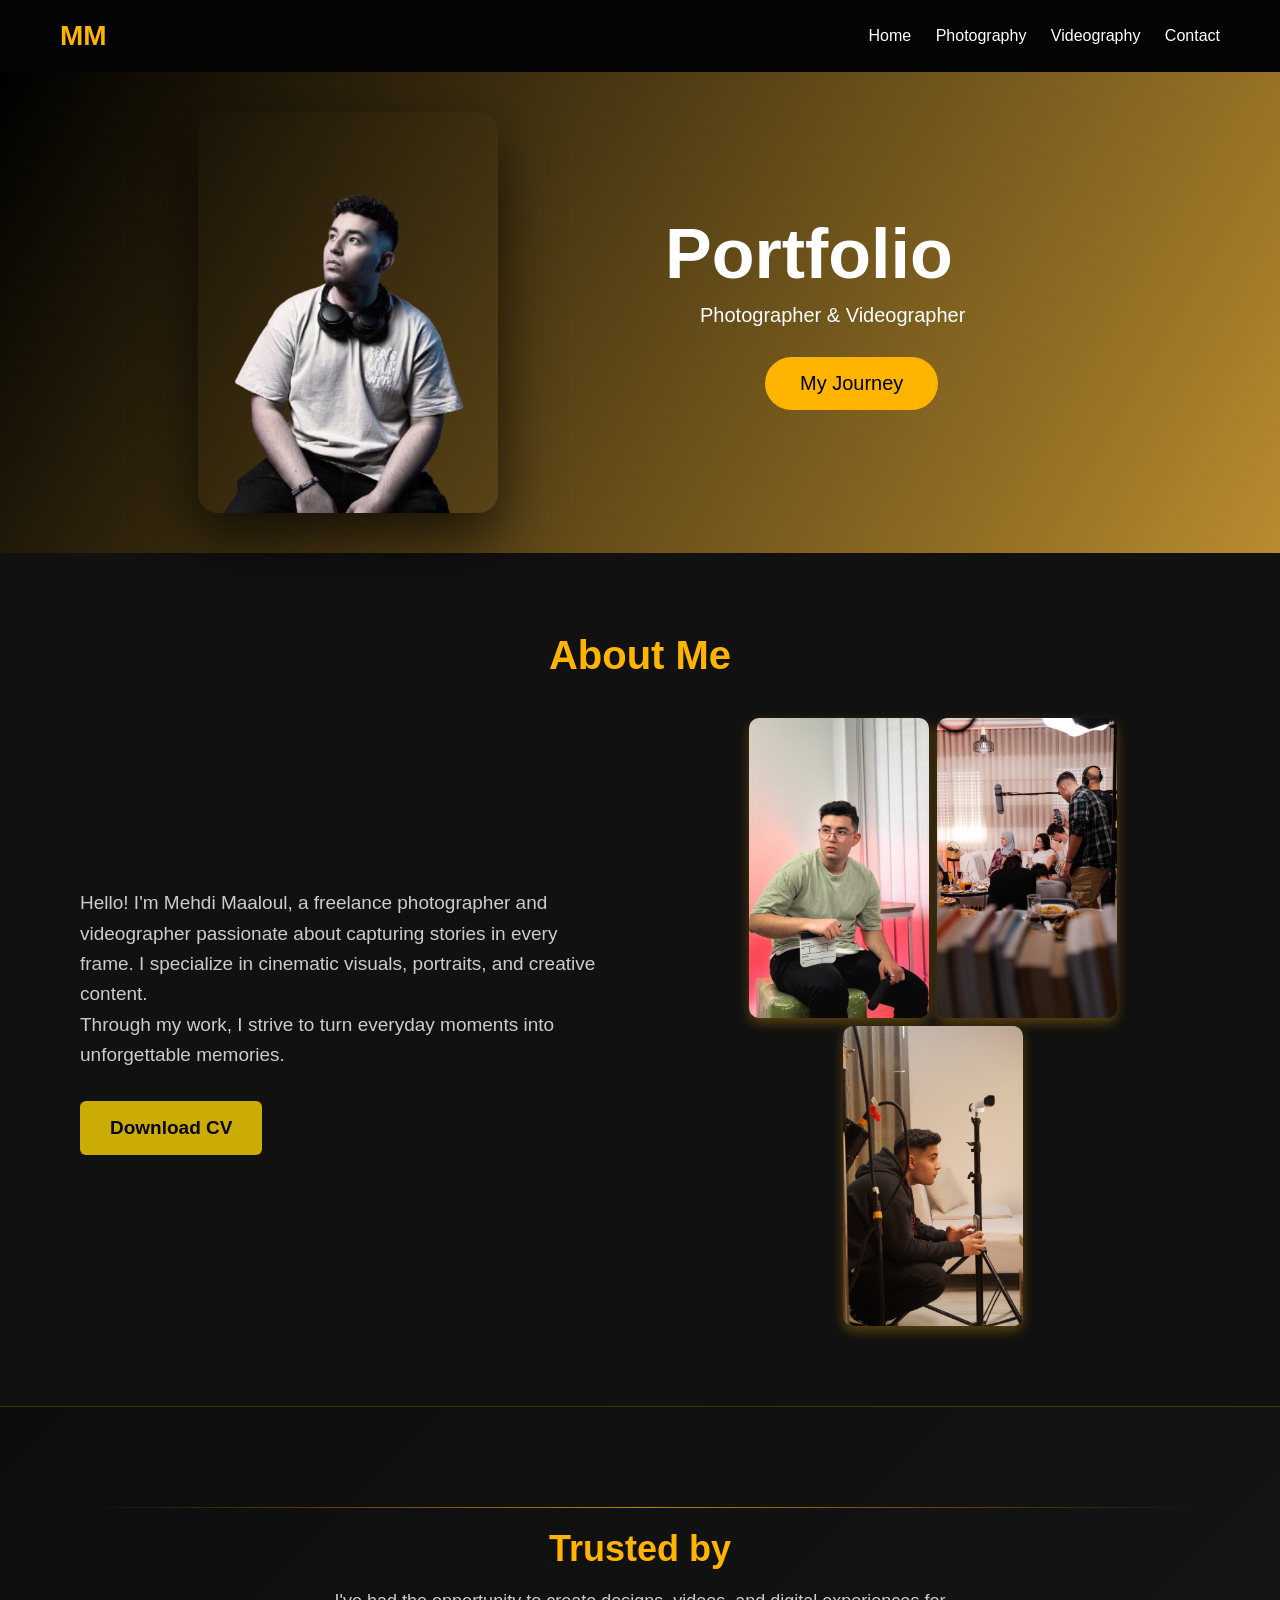
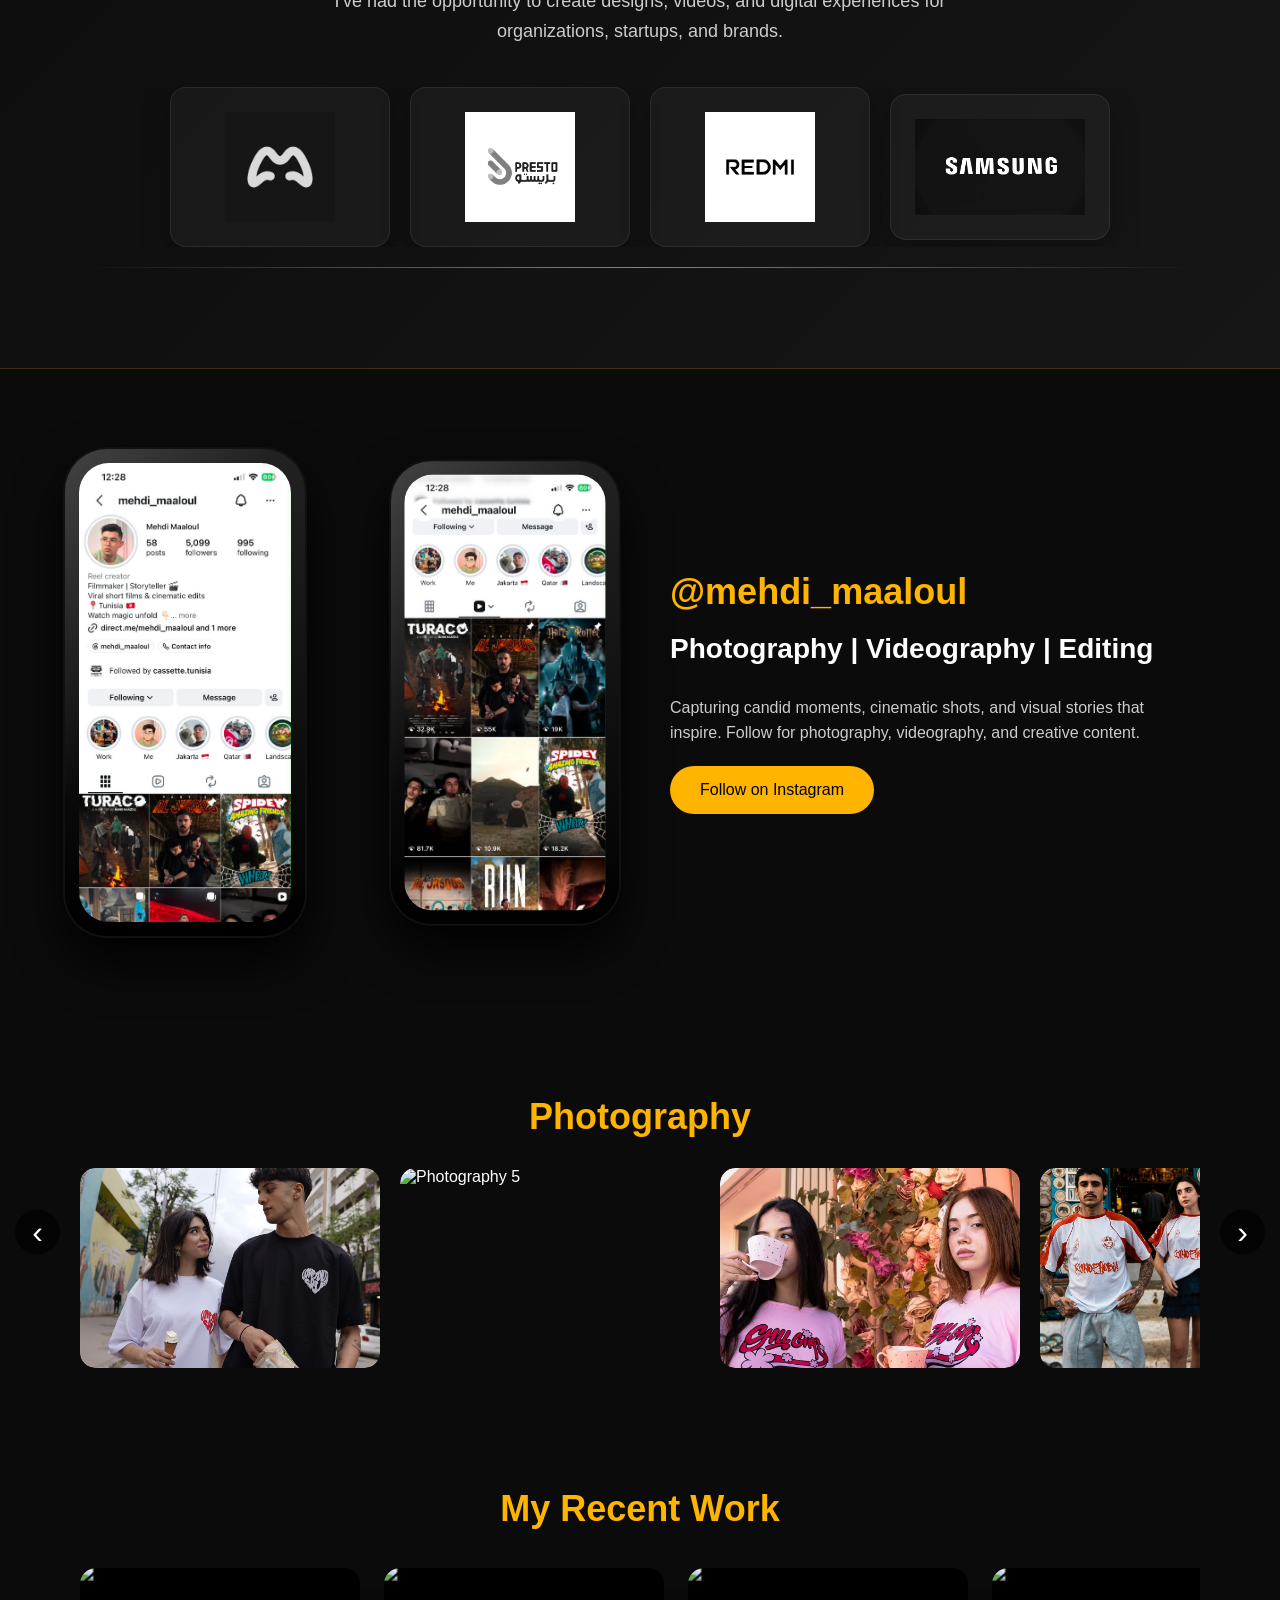
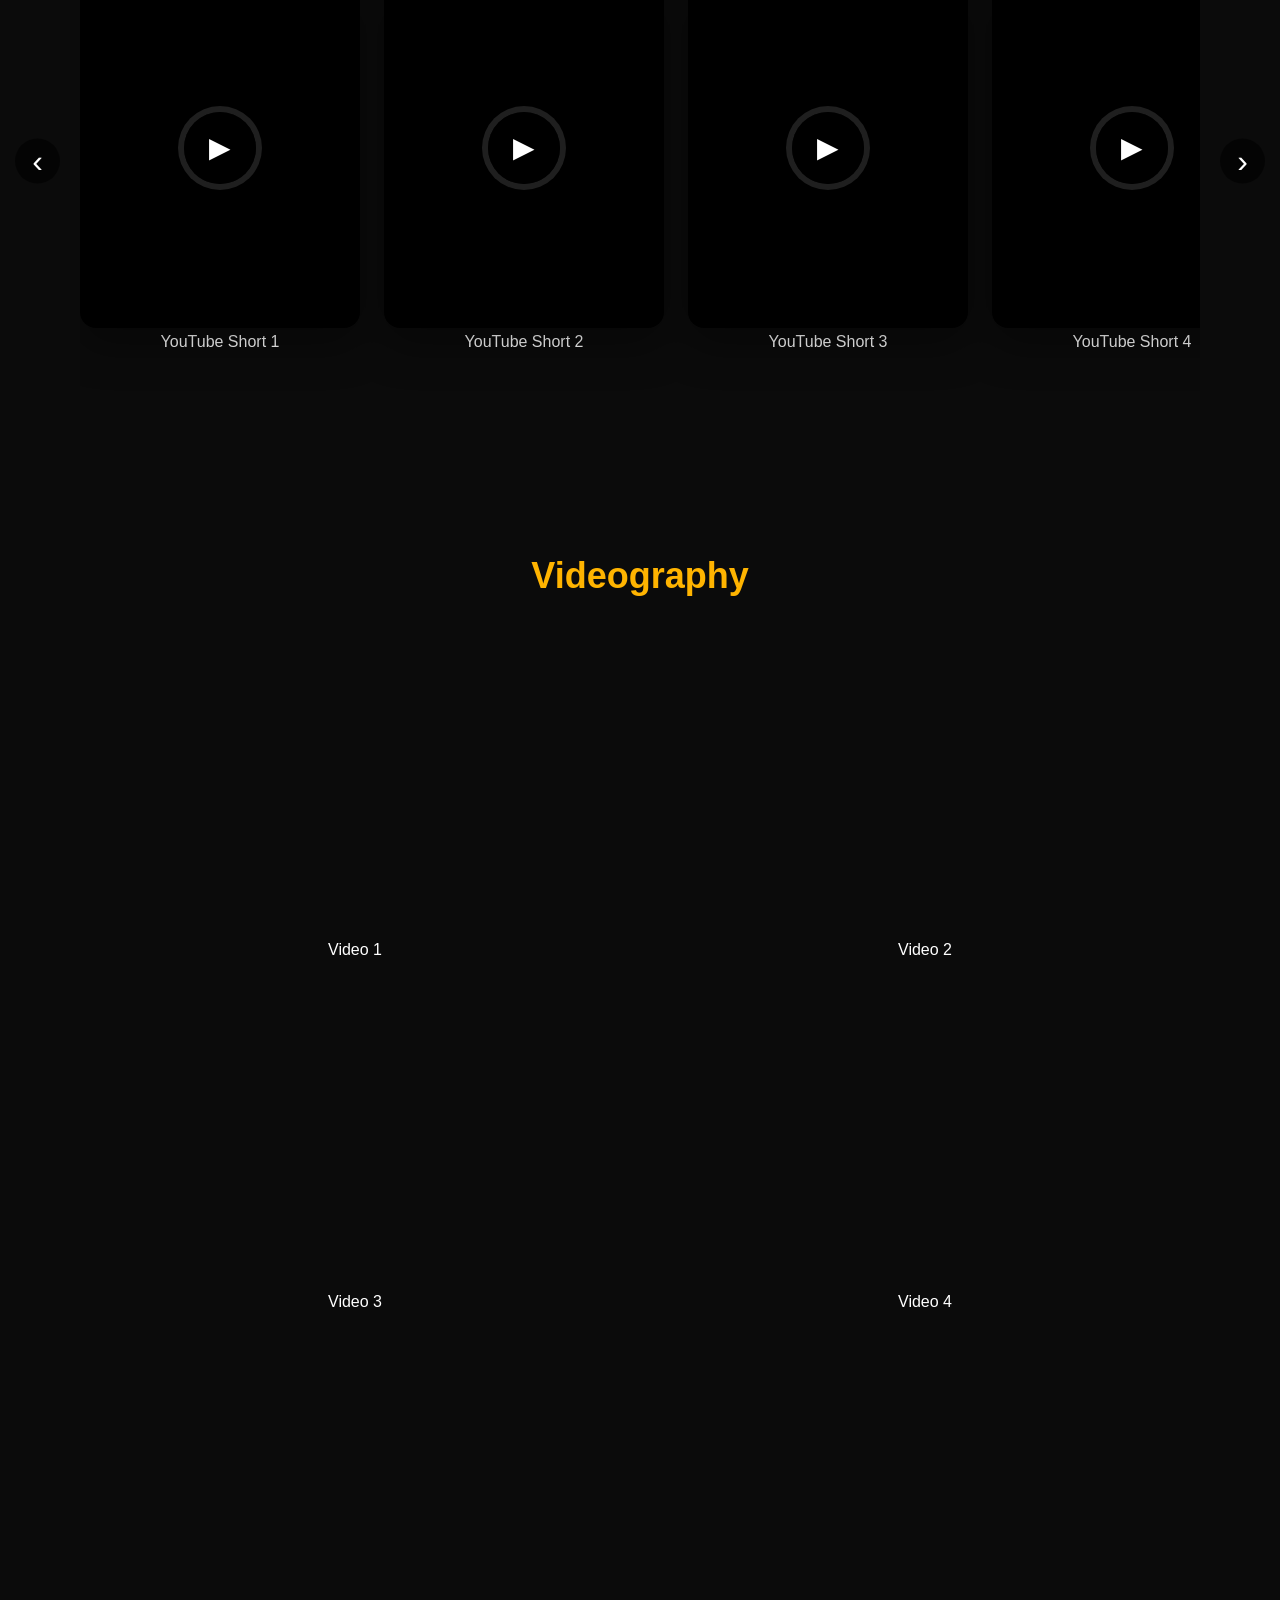
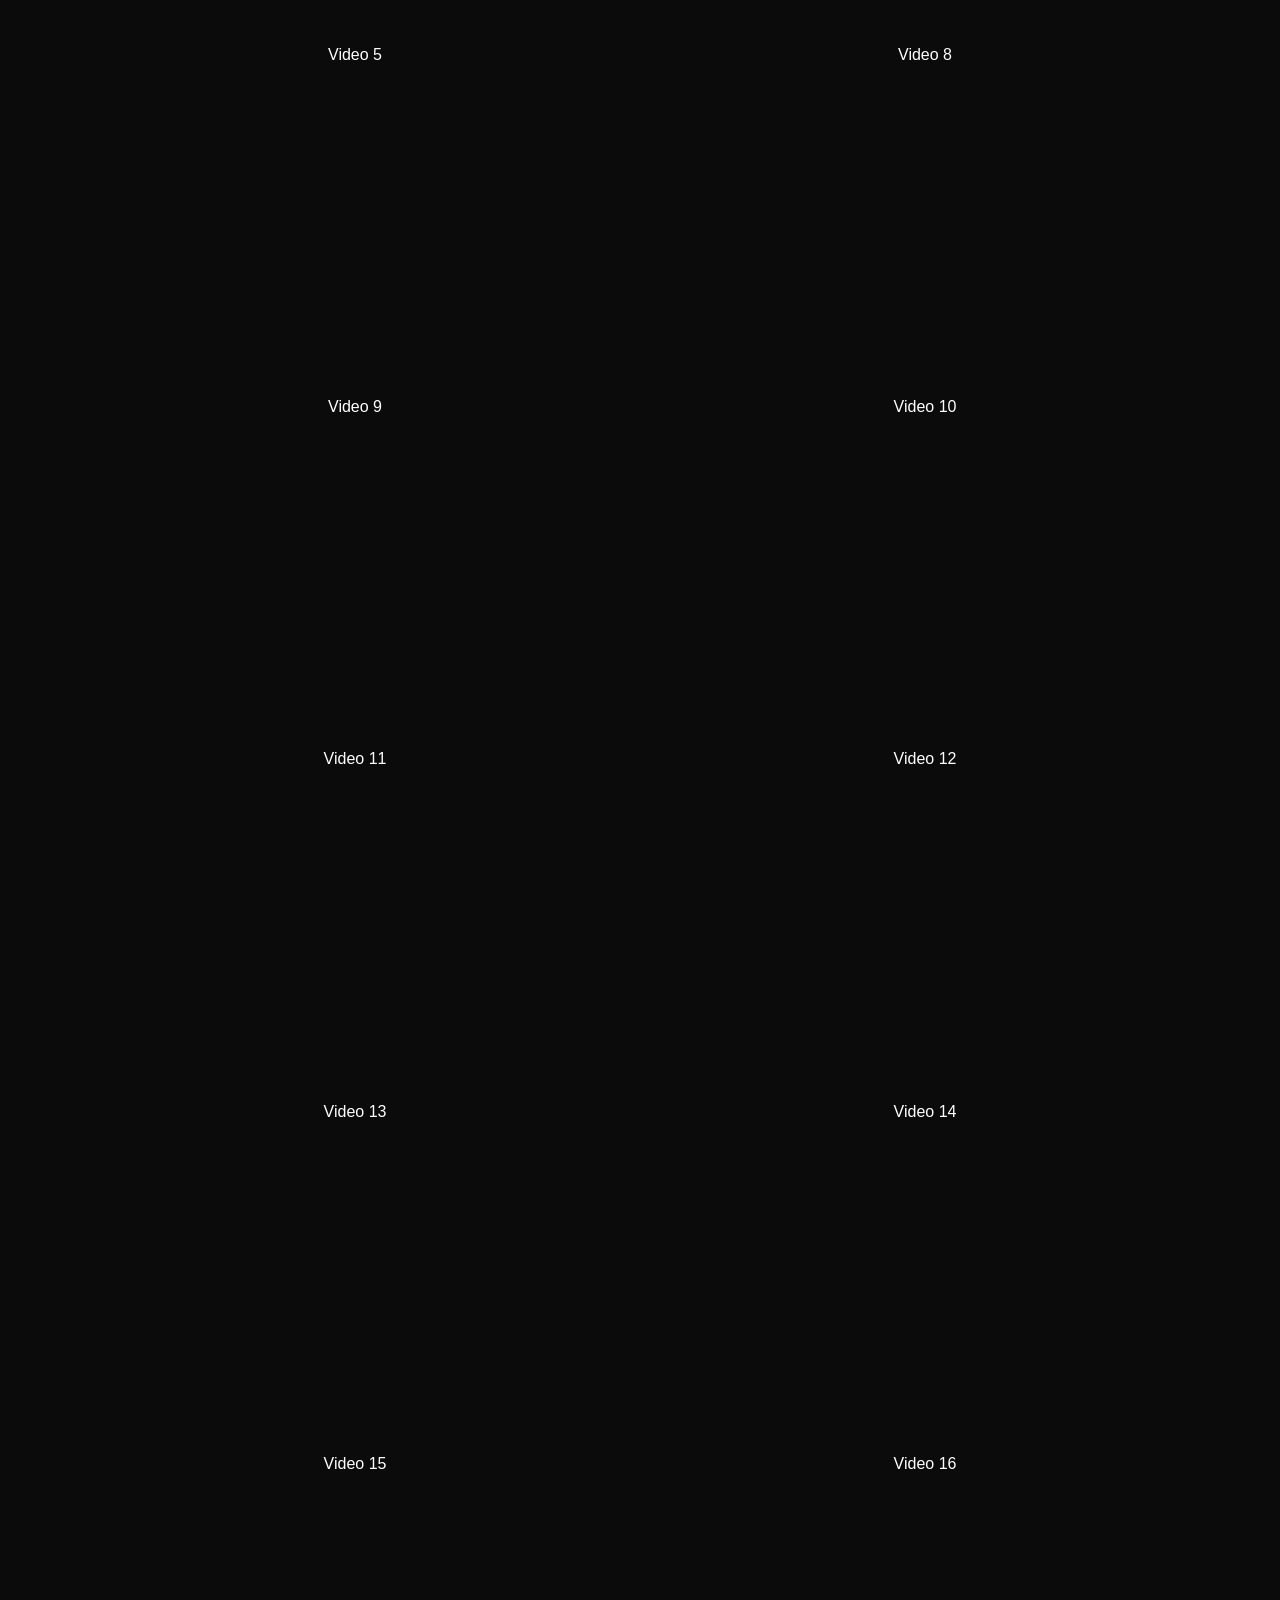
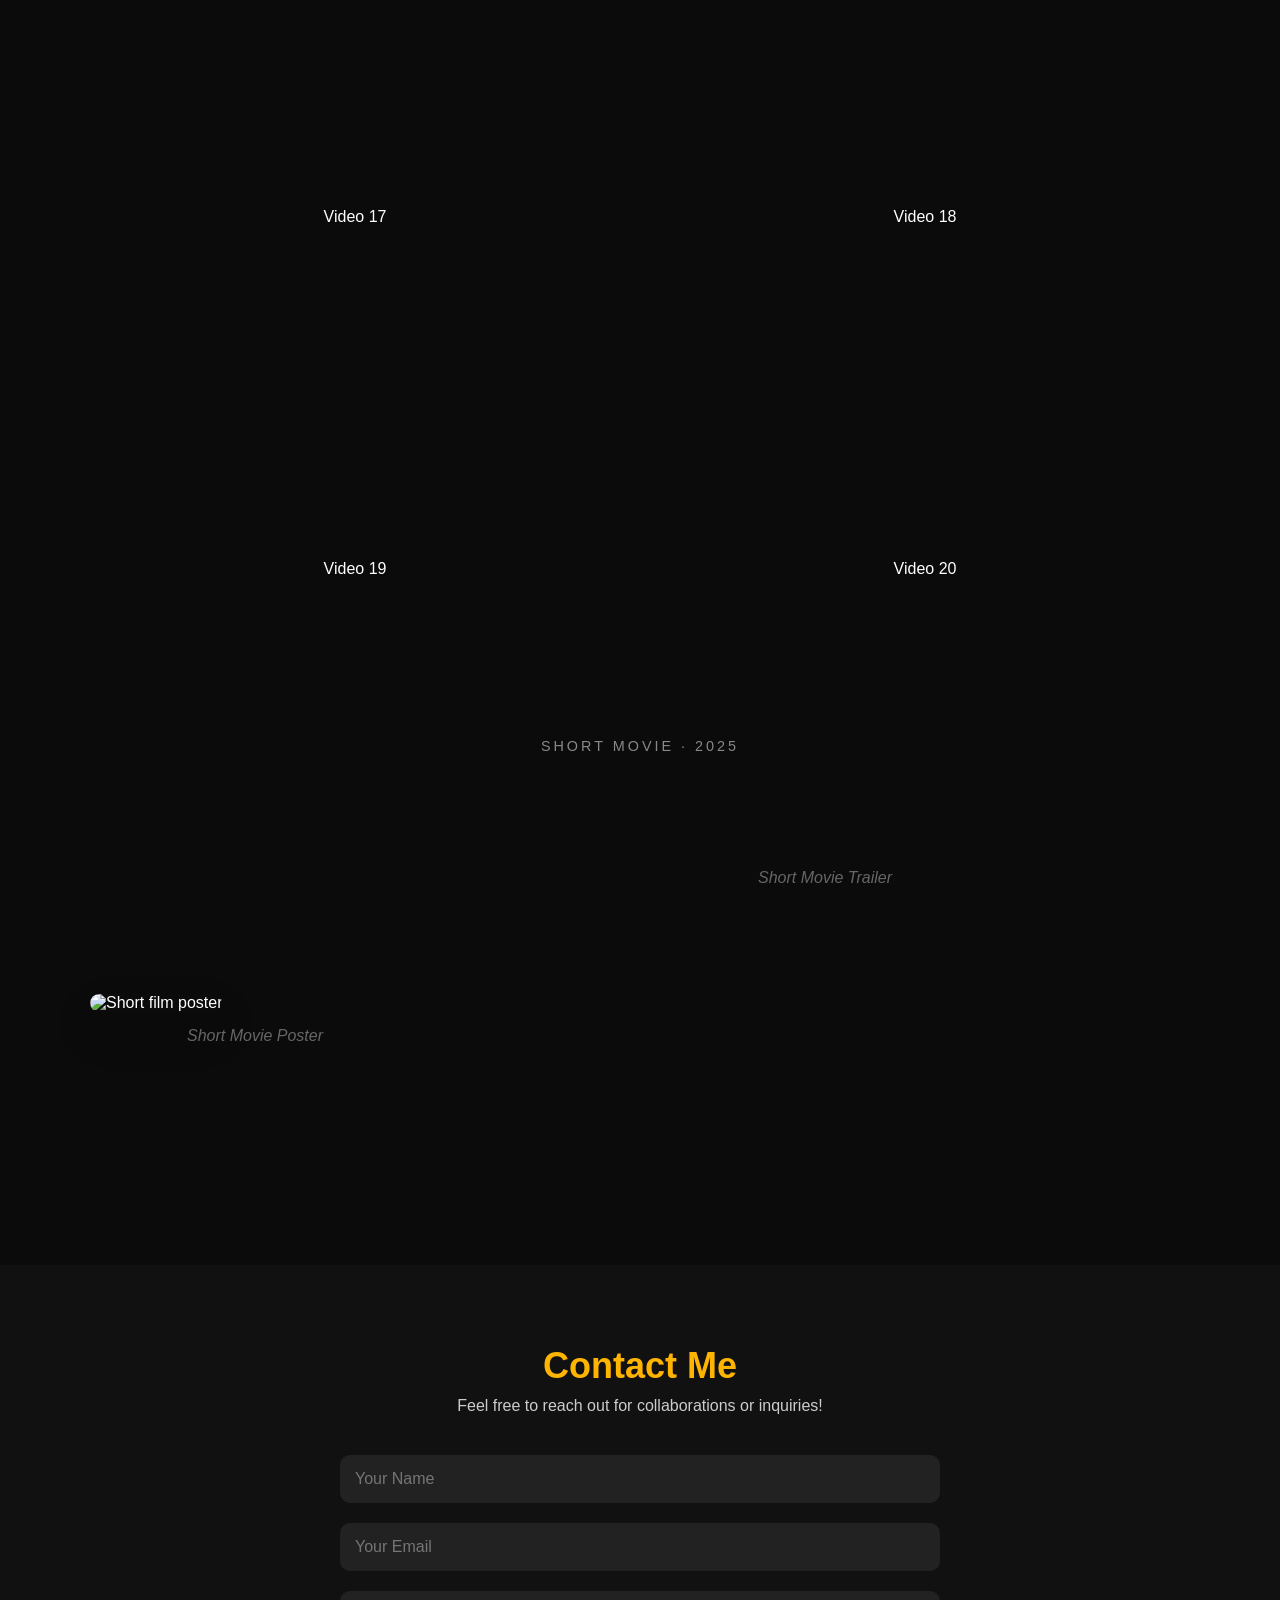
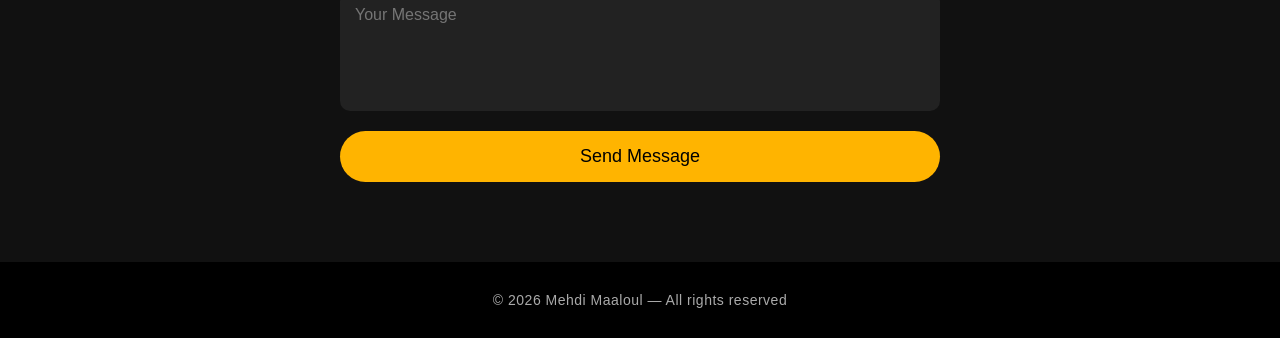
==== index.html @ f3f46abb "Add files via upload" ====
<!DOCTYPE html>
<html lang="en">
<head>
  <meta charset="UTF-8" />
  <meta name="viewport" content="width=device-width, initial-scale=1.0">
  <title>Mehdi Maaloul | Photographer & Videographer</title>
  <link rel="stylesheet" href="style.css" />
</head>
<body>

<header class="navbar">
  <h2>MM</h2>
  <nav>
    <a href="#home">Home</a>
    <a href="#portfolio-photo">Photography</a>
    <a href="#portfolio-video">Videography</a>
    <a href="#contact">Contact</a>
  </nav>
</header>

<main id="home">
  <!-- HERO SECTION -->
  <section class="hero">
    <div class="hero-image-container">
      <img src="images/hero.png" alt="Mehdi Maaloul" loading="lazy">
    </div>

    <div class="hero-text">
      <h1>Portfolio</h1>
      <p>Photographer & Videographer</p>
      <a href="#portfolio-photo" class="btn">My Journey</a>
    </div>
  </section>

  <!-- ABOUT SECTION -->
  <section class="about" id="about">
    <h2>About Me</h2>
    <div class="about-content">
      <div class="about-text">
        <p>Hello! I'm Mehdi Maaloul, a freelance photographer and videographer passionate about capturing stories in every frame. I specialize in cinematic visuals, portraits, and creative content.</p>
        <p>Through my work, I strive to turn everyday moments into unforgettable memories.</p>
        <a href="Mehdi_Maaloul__CV.pdf" download class="btn-cv">Download CV</a>
      </div>
      <div class="about-photos">
        <img src="images/shoot1.jpg" alt="On Location 1">
        <img src="images/shoot2.jpg" alt="On Location 2">
        <img src="images/shoot3.jpg" alt="On Location 3">
      </div>
    </div>
  </section>

  <section class="trusted-section" id="trusted">
    <div class="section-divider"></div>
    <h2>Trusted by</h2>
    <p>I've had the opportunity to create designs, videos, and digital experiences for organizations, startups, and brands.</p>
    <div class="trusted-logos">
      <div class="trusted-logo">
        <img src="logos/gamefy.jpg" alt="Gamefy logo">
      </div>
      <div class="trusted-logo">
        <img src="logos/presto.jpg" alt="Presto logo">
      </div>
      <div class="trusted-logo">
        <img src="logos/redmi.png" alt="Redmi logo">
      </div>
      <div class="trusted-logo">
        <img src="logos/samsung.jpg" alt="Samsung logo">
      </div>
    </div>
    <div class="section-divider"></div>
  </section>

  <!-- INSTAGRAM SECTION -->
  <section class="instagram">
    <div class="phone-container">
      <div class="phone phone1">
        <img src="images/phone.jpg" alt="Instagram preview" loading="lazy">
      </div>
      <div class="phone phone2">
        <img src="images/phone2.jpg" alt="Instagram preview 2" loading="lazy">
      </div>
    </div>

    <div class="insta-content">
      <h2>@mehdi_maaloul</h2>
      <h3>Photography | Videography | Editing</h3>
      <p>Capturing candid moments, cinematic shots, and visual stories that inspire. Follow for photography, videography, and creative content.</p>
      <a href="https://www.instagram.com/mehdi_maaloul/" target="_blank" class="btn-ig">Follow on Instagram</a>
    </div>
  </section>

  <!-- PHOTOGRAPHY PORTFOLIO -->
  <section class="portfolio" id="portfolio-photo">
    <h2>Photography</h2>
    <button class="carousel-btn prev">‹</button>
    <button class="carousel-btn next">›</button>
    <div class="grid carousel">
      <div class="grid-item">
        <img src="images/photo4.jpg" alt="Photography 4" loading="lazy">
        <div class="overlay">Photography 4</div>
      </div>
      <div class="grid-item">
        <img src="images/photo5.jpeg" alt="Photography 5" loading="lazy">
        <div class="overlay">Photography 5</div>
      </div>
      <div class="grid-item">
        <img src="images/photo9.jpg" alt="Photography 9" loading="lazy">
        <div class="overlay">Photography 9</div>
      </div>
      <div class="grid-item">
        <img src="images/photo10.jpg" alt="Photography 10" loading="lazy">
        <div class="overlay">Photography 10</div>
      </div>
    </div>
  </section>

  <section class="portfolio recent-work-section" id="recent-work">
    <h2>My Recent Work</h2>
    <button class="carousel-btn prev" aria-label="Previous recent work">‹</button>
    <button class="carousel-btn next" aria-label="Next recent work">›</button>
    <div class="grid carousel recent-carousel">
      <div class="video-wrapper">
        <button type="button" class="video-card" data-video="XQss-EhDt04" aria-label="Open YouTube Short 1">
          <img src="https://img.youtube.com/vi/XQss-EhDt04/hqdefault.jpg" alt="YouTube Short 1" loading="lazy">
          <span class="play-icon">▶</span>
        </button>
        <div class="video-title">YouTube Short 1</div>
      </div>

      <div class="video-wrapper">
        <button type="button" class="video-card" data-video="slA_f4sNRU8" aria-label="Open YouTube Short 2">
          <img src="https://img.youtube.com/vi/slA_f4sNRU8/hqdefault.jpg" alt="YouTube Short 2" loading="lazy">
          <span class="play-icon">▶</span>
        </button>
        <div class="video-title">YouTube Short 2</div>
      </div>

      <div class="video-wrapper">
        <button type="button" class="video-card" data-video="KRWiu-i4DHc" aria-label="Open YouTube Short 3">
          <img src="https://img.youtube.com/vi/KRWiu-i4DHc/hqdefault.jpg" alt="YouTube Short 3" loading="lazy">
          <span class="play-icon">▶</span>
        </button>
        <div class="video-title">YouTube Short 3</div>
      </div>

      <div class="video-wrapper">
        <button type="button" class="video-card" data-video="_--2GaCFWik" aria-label="Open YouTube Short 4">
          <img src="https://img.youtube.com/vi/_--2GaCFWik/hqdefault.jpg" alt="YouTube Short 4" loading="lazy">
          <span class="play-icon">▶</span>
        </button>
        <div class="video-title">YouTube Short 4</div>
      </div>

      <div class="video-wrapper">
        <button type="button" class="video-card" data-video="Rr1y7kTrMUs" aria-label="Open YouTube Short 5">
          <img src="https://img.youtube.com/vi/Rr1y7kTrMUs/hqdefault.jpg" alt="YouTube Short 5" loading="lazy">
          <span class="play-icon">▶</span>
        </button>
        <div class="video-title">YouTube Short 5</div>
      </div>

      <div class="video-wrapper">
        <button type="button" class="video-card" data-video="ugWM3j1o21A" aria-label="Open YouTube Short 6">
          <img src="https://img.youtube.com/vi/ugWM3j1o21A/maxresdefault.jpg" alt="YouTube Short 6" loading="lazy">
          <span class="play-icon">▶</span>
        </button>
        <div class="video-title">YouTube Short 6</div>
        <div class="video-metric">Achieved +1,5M</div>
      </div>
    </div>
  </section>

<!-- VIDEOGRAPHY PORTFOLIO -->
<section class="portfolio" id="portfolio-video">
  <h2>Videography</h2>
  <div class="grid">

    <!-- Video 1 -->
    <div class="video-wrapper">
      <iframe src="https://player.vimeo.com/video/1155647164" frameborder="0" allow="autoplay; fullscreen; picture-in-picture" title="Video 1"></iframe>
      <div class="video-title">Video 1</div>
    </div>

    <!-- Video 2 -->
    <div class="video-wrapper">
      <iframe src="https://player.vimeo.com/video/1155648349" frameborder="0" allow="autoplay; fullscreen; picture-in-picture" title="Video 2"></iframe>
      <div class="video-title">Video 2</div>
    </div>

    <!-- Video 3 -->
    <div class="video-wrapper">
      <iframe src="https://player.vimeo.com/video/1155648923" frameborder="0" allow="autoplay; fullscreen; picture-in-picture" title="Video 3"></iframe>
      <div class="video-title">Video 3</div>
    </div>

    <!-- Video 4 -->
    <div class="video-wrapper">
      <iframe src="https://player.vimeo.com/video/1155649408" frameborder="0" allow="autoplay; fullscreen; picture-in-picture" title="Video 4"></iframe>
      <div class="video-title">Video 4</div>
    </div>

    <!-- Video 5 -->
    <div class="video-wrapper">
      <iframe src="https://player.vimeo.com/video/1155650449" frameborder="0" allow="autoplay; fullscreen; picture-in-picture" title="Video 5"></iframe>
      <div class="video-title">Video 5</div>
    </div>


    <!-- Video 8 -->
    <div class="video-wrapper">
      <iframe src="https://player.vimeo.com/video/1155649551" frameborder="0" allow="autoplay; fullscreen; picture-in-picture" title="Video 8"></iframe>
      <div class="video-title">Video 8</div>
    </div>

    <!-- Video 9 -->
    <div class="video-wrapper">
      <iframe src="https://player.vimeo.com/video/1155653119" frameborder="0" allow="autoplay; fullscreen; picture-in-picture" title="Video 9"></iframe>
      <div class="video-title">Video 9</div>
    </div>

    <!-- Video 10 -->
    <div class="video-wrapper">
      <iframe src="https://player.vimeo.com/video/1155653626" frameborder="0" allow="autoplay; fullscreen; picture-in-picture" title="Video 10"></iframe>
      <div class="video-title">Video 10</div>
    </div>

    <!-- Video 11 -->
    <div class="video-wrapper">
      <iframe src="https://player.vimeo.com/video/1155653808" frameborder="0" allow="autoplay; fullscreen; picture-in-picture" title="Video 11"></iframe>
      <div class="video-title">Video 11</div>
    </div>

    <!-- Video 12 -->
    <div class="video-wrapper">
      <iframe src="https://player.vimeo.com/video/1155652661" frameborder="0" allow="autoplay; fullscreen; picture-in-picture" title="Video 12"></iframe>
      <div class="video-title">Video 12</div>
    </div>

    <!-- Video 13 -->
    <div class="video-wrapper">
      <iframe src="https://player.vimeo.com/video/1155652533" frameborder="0" allow="autoplay; fullscreen; picture-in-picture" title="Video 13"></iframe>
      <div class="video-title">Video 13</div>
    </div>

    <!-- Video 14 -->
    <div class="video-wrapper">
      <iframe src="https://player.vimeo.com/video/1155651779" frameborder="0" allow="autoplay; fullscreen; picture-in-picture" title="Video 14"></iframe>
      <div class="video-title">Video 14</div>
    </div>

    <!-- Video 15 -->
    <div class="video-wrapper">
      <iframe src="https://player.vimeo.com/video/1155652307" frameborder="0" allow="autoplay; fullscreen; picture-in-picture" title="Video 15"></iframe>
      <div class="video-title">Video 15</div>
    </div>

    <!-- Video 16 -->
    <div class="video-wrapper">
      <iframe src="https://player.vimeo.com/video/1155652484" frameborder="0" allow="autoplay; fullscreen; picture-in-picture" title="Video 16"></iframe>
      <div class="video-title">Video 16</div>
    </div>

    <!-- Video 17 -->
    <div class="video-wrapper">
      <iframe src="https://player.vimeo.com/video/1155651579" frameborder="0" allow="autoplay; fullscreen; picture-in-picture" title="Video 17"></iframe>
      <div class="video-title">Video 17</div>
    </div>

    <!-- Video 18 -->
    <div class="video-wrapper">
      <iframe src="https://player.vimeo.com/video/1155651313" frameborder="0" allow="autoplay; fullscreen; picture-in-picture" title="Video 18"></iframe>
      <div class="video-title">Video 18</div>
    </div>

    <!-- Video 19 -->
    <div class="video-wrapper">
      <iframe src="https://player.vimeo.com/video/1155651025" frameborder="0" allow="autoplay; fullscreen; picture-in-picture" title="Video 19"></iframe>
      <div class="video-title">Video 19</div>
    </div>

    <!-- Video 20 -->
    <div class="video-wrapper">
      <iframe src="https://player.vimeo.com/video/1155650799" frameborder="0" allow="autoplay; fullscreen; picture-in-picture" title="Video 20"></iframe>
      <div class="video-title">Video 20</div>
    </div>


  </div>
</section>
  <!-- FILM SECTION -->
<section class="film-section" id="film">
  <p class="film-caption">SHORT Movie · 2025</p>
  <div class="film-container">
    <!-- Poster -->
    <div class="film-poster">
      <img src="images/trailer.png" alt="Short film poster">
      <p class="film-info">Short Movie Poster</p>
    </div>
    <!-- Trailer -->
    <div class="film-trailer">
      <p class="film-info">Short Movie Trailer</p>
      <div class="video-grid">
        <div style="padding:56.25% 0 0 0; position:relative;">
          <iframe 
            src="https://player.vimeo.com/video/1155646604?badge=0&amp;autopause=0&amp;player_id=0&amp;app_id=58479" 
            frameborder="0" 
            allow="autoplay; fullscreen; picture-in-picture" 
            style="position:absolute;top:0;left:0;width:100%;height:100%;" 
            title="Trailer">
          </iframe>
        </div>
      </div>
    </div>
  </div>
</section>
  <!-- Only one Vimeo API script needed -->
  <div class="video-modal" id="videoModal" aria-hidden="true">
    <div class="video-modal-content">
      <button class="video-modal-close" type="button" aria-label="Close video">×</button>
      <div class="video-modal-frame">
        <iframe id="videoModalFrame" src="" title="Video preview" frameborder="0" allow="accelerometer; autoplay; clipboard-write; encrypted-media; gyroscope; picture-in-picture; web-share" allowfullscreen></iframe>
      </div>
    </div>
  </div>
  <script src="https://player.vimeo.com/api/player.js"></script>
</section>
  <!-- CONTACT SECTION -->
  <section class="contact" id="contact">
    <h2>Contact Me</h2>
    <p>Feel free to reach out for collaborations or inquiries!</p>
    <form action="https://api.web3forms.com/submit" method="POST" id="contact-form" class="contact-form"> 
      <input type="hidden" name="access_key" value="7033cd1a-485d-439c-9a6d-bdabbeeab54a">
      <input type="text" name="name" placeholder="Your Name" required>
      <input type="email" name="email" placeholder="Your Email" required>
      <textarea name="message" rows="5" placeholder="Your Message" required></textarea>
      <button type="submit" class="btn-contact">Send Message</button>
    </form>
  </section>
</main>

<footer>
  <p>© 2026 Mehdi Maaloul — All rights reserved</p>
</footer>

<!-- CAROUSEL JS -->
<script>
document.querySelectorAll('.portfolio').forEach(section => {
  const track = section.querySelector('.grid');
  if (!track) return;

  const isPhotoSection = section.id === 'portfolio-photo';
  const isRecentSection = section.id === 'recent-work';
  const items = isPhotoSection
    ? section.querySelectorAll('.grid-item')
    : isRecentSection
      ? section.querySelectorAll('.video-wrapper')
      : section.querySelectorAll('.grid-item2');

  const next = section.querySelector('.next');
  const prev = section.querySelector('.prev');

  if (!items.length || !next || !prev) return;

  let index = 0;

  function update() {
    if (!items.length) return;
    const gap = parseFloat(getComputedStyle(track).columnGap || getComputedStyle(track).gap || 20);
    const targetItem = items[index];
    const targetLeft = targetItem.offsetLeft - 16;

    track.scrollTo({
      left: targetLeft,
      behavior: 'smooth'
    });

    items.forEach(item => {
      const video = item.querySelector('video');
      if (video) video.pause();
    });
  }

  next.addEventListener('click', () => {
    index = (index + 1) % items.length;
    update();
  });

  prev.addEventListener('click', () => {
    index = (index - 1 + items.length) % items.length;
    update();
  });
});

// CONTACT FORM SUBMIT
const modal = document.getElementById('videoModal');
const modalFrame = document.getElementById('videoModalFrame');
const closeModalBtn = document.querySelector('.video-modal-close');

function closeVideoModal() {
  modal.classList.remove('active');
  modal.setAttribute('aria-hidden', 'true');
  modalFrame.src = '';
}

document.querySelectorAll('.video-card').forEach(card => {
  card.addEventListener('click', () => {
    const videoId = card.getAttribute('data-video');
    modalFrame.src = `https://www.youtube.com/embed/${videoId}?autoplay=1&controls=1&rel=0&modestbranding=1&playsinline=1`;
    modal.classList.add('active');
    modal.setAttribute('aria-hidden', 'false');
  });
});

closeModalBtn.addEventListener('click', closeVideoModal);
modal.addEventListener('click', (event) => {
  if (event.target === modal) closeVideoModal();
});
document.addEventListener('keydown', (event) => {
  if (event.key === 'Escape') closeVideoModal();
});

const form = document.querySelector(".contact-form");
form.addEventListener("submit", async (e) => {
  e.preventDefault();
  const formData = new FormData(form);
  try {
    const response = await fetch(form.action, { method: "POST", body: formData });
    if (response.ok) { alert("Message sent successfully!"); form.reset(); }
    else { alert("Failed to send message."); }
  } catch (error) { alert("Network error. Try again."); }
});
</script>

</body>

</html>
---- style.css ----
/* GLOBAL RESET */
* {
  margin: 0;
  padding: 0;
  box-sizing: border-box;
  font-family: "Segoe UI", sans-serif;
}

body {
  background: #0b0b0b;
  color: #fff;
  scroll-behavior: smooth;
}

/* NAVBAR */
.navbar {
  display: flex;
  justify-content: space-between;
  align-items: center;
  padding: 20px 60px;
  position: sticky;
  top: 0;
  background: rgba(0,0,0,0.6);
  z-index: 1000;
}

.navbar h2 {
  color: #ffb400;
  font-size: 28px;
}

.navbar a {
  margin-left: 20px;
  color: #fff;
  text-decoration: none;
  transition: color 0.3s ease;
}

.navbar a:hover {
  color: #ffb400;
}

/* HERO SECTION */
.hero {
  display: flex;
  align-items: center;
  justify-content: space-between;
  padding: 40px 80px;
  background: linear-gradient(120deg, #000, #b88b2e);
  flex-wrap: wrap;
  gap: 50px;
}

.hero-image-container {
  flex: 1;
  min-width: 320px;
  display: flex;
  justify-content: center;
}

.hero-image-container img {
  width: 300px; /* smaller uniform size */
  border-radius: 20px;
  box-shadow: 0 25px 60px rgba(0,0,0,0.7);
}

.hero-text {
  flex: 1;
  min-width: 320px;
  display: flex;
  flex-direction: column;
  justify-content: center;
}

.hero-text h1 {
  font-size: 70px;
  margin-bottom: 10px;
}

.hero-text p {
  font-size: 20px;
  margin-bottom: 30px;
  margin-left: 35px;
}

.hero-text .btn {
  background: #ffb400;
  color: #000;
  padding: 15px 35px;
  text-decoration: none;
  border-radius: 30px;
  font-size: 20px;
  width: fit-content;
  transition: background 0.3s ease, transform 0.3s ease;
  margin-left: 100px;
}

.hero-text .btn:hover {
  background: #e6a100;
  transform: translateX(5px);
}

/* RESPONSIVE */
@media (max-width: 900px) {
  .hero {
      flex-direction: column;
      padding: 80px 20px;
      gap: 30px;
  }

  .hero-image-container img {
      width: 90%;
      max-width: 250px;
      margin-bottom: 25px;
  }

  .hero-text h1 {
      font-size: 50px;
  }

  .hero-text p {
      font-size: 18px;
  }

  .hero-text .btn {
      margin-left: 50px;
      font-size: 18px;
      padding: 12px 30px;
  }
}

/* INSTAGRAM SECTION */
.instagram {
  display: flex;
  align-items: center;
  padding: 80px;
  gap: 60px;
  flex-wrap: wrap;
}

.phone-container {
  position: relative;
  flex: 1;
  min-width: 260px;
  display: flex;
  justify-content: center;
  gap: -80px;
}

.phone {
  position: relative;
  padding: 14px;
  border-radius: 42px;
  background: linear-gradient(180deg, #222, #000);
  box-shadow:
    0 0 0 2px #111,
    0 25px 50px rgba(0, 0, 0, 0.9);
  animation: floatPhone 6s ease-in-out infinite;
  width: 240px;
  z-index: 1;
}

.phone1 {
  z-index: 2;
  transform: translateX(-40px);
}

.phone2 {
  z-index: 1;
  transform: translateX(40px) scale(0.95);
}

.phone img {
  width: 100%;
  border-radius: 30px;
  display: block;
}

.phone::after {
  content: "";
  position: absolute;
  inset: 0;
  border-radius: 42px;
  background: linear-gradient(120deg, rgba(255,255,255,0.15), transparent 40%);
  pointer-events: none;
}

.insta-content {
  flex: 1;
  min-width: 300px;
  display: flex;
  flex-direction: column;
  gap: 20px;
  opacity: 0;
  transform: translateX(50px);
  animation: slideIn 1s forwards;
  animation-delay: 0.3s;
}

.insta-content h2 {
  font-size: 36px;
  color: #ffb400;
}

.insta-content h3 {
  font-size: 28px;
  color: #fff;
  margin-bottom: 10px;
}

.insta-content p {
  color: #ccc;
  line-height: 1.6;
  font-size: 16px;
}

.btn-ig {
  display: inline-block;
  padding: 15px 30px;
  background: #ffb400;
  color: #000;
  border-radius: 30px;
  text-decoration: none;
  width: fit-content;
  transition: background 0.3s ease, transform 0.3s ease;
}

.btn-ig:hover {
  background: #e6a100;
  transform: translateY(-3px);
}

@keyframes slideIn {
  to { opacity: 1; transform: translateX(0); }
}

@keyframes floatPhone {
  0%, 100% { transform: translateY(0px) rotate(-1deg); }
  50% { transform: translateY(-15px) rotate(1deg); }
}

@media (max-width: 900px) {
  .instagram {
      flex-direction: column;
      padding: 60px 20px;
      gap: 40px;
  }

  .phone-container {
      gap: -40px;
  }

  .phone {
      width: 200px;
  }

  .phone2 {
      transform: translateX(0) scale(0.95);
  }

  .insta-content {
      opacity: 1;
      transform: translateX(0);
      text-align: center;
  }

  .insta-content h2,
  .insta-content h3 {
      text-align: center;
  }

  .btn-ig {
      margin: 0 auto;
  }
}

/* TRUSTED SECTION */
.trusted-section {
  padding: 80px;
  text-align: center;
  background: linear-gradient(135deg, #0d0d0d 0%, #161616 100%);
  border-top: 1px solid rgba(255, 180, 0, 0.2);
  border-bottom: 1px solid rgba(255, 180, 0, 0.2);
}

.section-divider {
  width: 100%;
  height: 1px;
  background: linear-gradient(90deg, transparent, #ffb400, transparent);
  margin: 20px auto;
  opacity: 0.7;
}

.trusted-section h2 {
  font-size: 36px;
  color: #ffb400;
  margin-bottom: 16px;
}

.trusted-section p {
  max-width: 720px;
  margin: 0 auto 40px;
  color: #ccc;
  line-height: 1.7;
  font-size: 18px;
}

.trusted-logos {
  display: flex;
  justify-content: center;
  align-items: center;
  gap: 20px;
  max-width: 1000px;
  margin: 0 auto;
  overflow-x: auto;
}

.trusted-logo {
  width: 100%;
  max-width: 220px;
  min-height: 130px;
  padding: 24px;
  border-radius: 16px;
  background: rgba(255, 255, 255, 0.04);
  border: 1px solid rgba(255, 255, 255, 0.08);
  display: flex;
  align-items: center;
  justify-content: center;
  box-shadow: 0 12px 30px rgba(0, 0, 0, 0.25);
  transition: transform 0.3s ease, border-color 0.3s ease;
}

.trusted-logo:hover {
  transform: translateY(-4px);
  border-color: rgba(255, 180, 0, 0.45);
}

.trusted-logo img {
  width: 100%;
  max-height: 110px;
  object-fit: contain;
  filter: grayscale(100%) brightness(1.2);
}

@media (max-width: 900px) {
  .trusted-section {
    padding: 60px 20px;
  }

  .trusted-logos {
    gap: 16px;
  }
}

@media (max-width: 600px) {
  .trusted-logos {
    flex-wrap: nowrap;
    justify-content: flex-start;
  }
}

/* FOOTER */
footer {
  text-align: center;
  padding: 30px;
  background: #000;
  color: #aaa;
}

footer p {
  font-size: 14px;
  letter-spacing: 0.5px;
}

/* CONTACT SECTION */
.contact {
  padding: 80px;
  text-align: center;
  background: #111;
}

.contact h2 {
  font-size: 36px;
  margin-bottom: 10px;
  color: #ffb400;
}

.contact p {
  margin-bottom: 40px;
  color: #ccc;
}

.contact-form {
  display: flex;
  flex-direction: column;
  gap: 20px;
  max-width: 600px;
  margin: 0 auto;
}

.contact-form input,
.contact-form textarea {
  padding: 15px;
  border-radius: 10px;
  border: none;
  font-size: 16px;
  background: #222;
  color: #fff;
  resize: none;
}

.contact-form input:focus,
.contact-form textarea:focus {
  outline: 2px solid #ffb400;
}

.btn-contact {
  padding: 15px 25px;
  border: none;
  border-radius: 30px;
  background: #ffb400;
  color: #000;
  font-size: 18px;
  cursor: pointer;
  transition: background 0.3s ease;
}

.btn-contact:hover {
  background: #e6a100;
}

@media (max-width: 900px) {
  .contact {
      padding: 60px 20px;
  }
  .contact h2 {
      font-size: 28px;
  }

  .portfolio {
      padding: 60px 20px;
  }

  .recent-work-section {
      padding-top: 24px;
  }

  .recent-work-section .video-wrapper {
      width: 240px;
      height: 360px;
  }

  .carousel-btn {
      width: 40px;
      height: 40px;
      font-size: 26px;
  }
}

@media (max-width: 600px) {
  .portfolio {
      padding: 50px 14px;
  }

  .recent-work-section .video-wrapper {
      width: 200px;
      height: 320px;
  }

  .recent-work-section .grid.carousel {
      gap: 14px;
      padding: 4px 0;
  }

  .carousel-btn {
      width: 34px;
      height: 34px;
      font-size: 22px;
      background: rgba(0, 0, 0, 0.75);
  }

  .video-modal {
      padding: 12px;
  }

  .video-modal-content {
      padding: 10px;
      border-radius: 14px;
  }

  .video-modal-close {
      width: 34px;
      height: 34px;
      font-size: 20px;
  }
}

/* PORTFOLIO */
.portfolio {
  padding: 80px;
  position: relative;
}

.portfolio h2 {
  margin-bottom: 30px;
  font-size: 36px;
  text-align: center;
  color: #ffb400;
}
.portfolio .grid {
  display: grid;
  grid-template-columns: repeat(auto-fit, minmax(400px, 1fr)); /* wider videos */
  gap: 20px;
}

.video-wrapper {
  position: relative;
  width: 100%;
  padding-top: 56.25%; /* 16:9 ratio */
}

.video-wrapper iframe {
  position: absolute;
  top: 0;
  left: 0;
  width: 100%;
  height: 100%;
}

.video-card {
  position: absolute;
  inset: 0;
  width: 100%;
  height: 100%;
  border: none;
  cursor: pointer;
  padding: 0;
  overflow: hidden;
  border-radius: 16px;
  background: #000;
  box-shadow: 0 18px 40px rgba(0, 0, 0, 0.35);
  transition: transform 0.3s ease, box-shadow 0.3s ease;
}

.video-card:hover {
  transform: translateY(-4px);
  box-shadow: 0 24px 48px rgba(255, 180, 0, 0.18);
}

.video-card img {
  width: 100%;
  height: 100%;
  object-fit: cover;
  display: block;
}

.play-icon {
  position: absolute;
  inset: 0;
  margin: auto;
  width: 72px;
  height: 72px;
  display: grid;
  place-items: center;
  border-radius: 50%;
  background: rgba(0, 0, 0, 0.7);
  color: #fff;
  font-size: 28px;
  box-shadow: 0 0 0 6px rgba(255, 255, 255, 0.12);
}

.video-title {
  text-align: center;
  margin-top: 5px;
  font-weight: 500;
}

.video-metric {
  text-align: center;
  margin-top: 10px;
  color: #ffb400;
  font-size: 17px;
  font-weight: 800;
  letter-spacing: 0.6px;
  display: block;
  width: 100%;
  padding-bottom: 6px;
  text-shadow: 0 1px 3px rgba(0, 0, 0, 0.35);
}

.video-modal {
  position: fixed;
  inset: 0;
  background: rgba(0, 0, 0, 0.9);
  display: flex;
  align-items: center;
  justify-content: center;
  padding: 24px;
  z-index: 2000;
  opacity: 0;
  pointer-events: none;
  transition: opacity 0.25s ease;
}

.video-modal.active {
  opacity: 1;
  pointer-events: auto;
}

.video-modal-content {
  position: relative;
  width: min(900px, 100%);
  background: #000;
  border-radius: 18px;
  padding: 14px;
  box-shadow: 0 20px 60px rgba(0,0,0,0.45);
  transform: translateY(16px) scale(0.98);
  transition: transform 0.25s ease;
}

.video-modal.active .video-modal-content {
  transform: translateY(0) scale(1);
}

.video-modal-close {
  position: absolute;
  top: 10px;
  right: 10px;
  width: 38px;
  height: 38px;
  border: none;
  border-radius: 50%;
  background: rgba(255,255,255,0.12);
  color: #fff;
  font-size: 24px;
  cursor: pointer;
  z-index: 2;
  transition: background 0.2s ease, transform 0.2s ease;
}

.video-modal-close:hover {
  background: rgba(255, 180, 0, 0.2);
  transform: rotate(90deg);
}

.video-modal-frame {
  position: relative;
  width: 100%;
  padding-top: 56.25%;
  border-radius: 12px;
  overflow: hidden;
}

.video-modal-frame iframe {
  position: absolute;
  inset: 0;
  width: 100%;
  height: 100%;
}

.recent-work-section {
  padding-top: 40px;
}

.recent-work-section .grid.carousel {
  gap: 24px;
  padding: 8px 0;
}

.recent-work-section .video-wrapper {
  flex: 0 0 auto;
  width: 280px;
  height: auto;
  padding-top: 0;
  display: flex;
  flex-direction: column;
  align-items: center;
}

.recent-work-section .video-card {
  position: relative;
  inset: auto;
  width: 100%;
  height: 360px;
  aspect-ratio: auto;
  transition: transform 0.3s ease, box-shadow 0.3s ease;
}

.recent-work-section .video-card:hover {
  transform: translateY(-6px) scale(1.01);
  box-shadow: 0 18px 40px rgba(255, 180, 0, 0.16);
}

.recent-work-section .video-card img {
  object-fit: cover;
  object-position: center;
  transform: scale(1.02);
  transition: transform 0.3s ease;
}

.recent-work-section .video-card:hover img {
  transform: scale(1.06);
}

.recent-work-section .video-card::after {
  content: "Watch now";
  position: absolute;
  bottom: 12px;
  left: 50%;
  transform: translateX(-50%);
  background: rgba(0, 0, 0, 0.72);
  color: #fff;
  padding: 6px 12px;
  border-radius: 999px;
  font-size: 12px;
  letter-spacing: 0.5px;
  opacity: 0;
  transition: opacity 0.2s ease;
  z-index: 2;
}

.recent-work-section .video-card:hover::after {
  opacity: 1;
}
.grid.carousel {
  display: flex !important;
  overflow: hidden;
  gap: 0;
}
.grid.carousel2 {
  display: flex !important;
  overflow: hidden;
  gap: 0;
}
/* Buttons stay the same */
.carousel-btn.prev { left: -25px; }
.carousel-btn.next { right: -25px; }
/* CAROUSEL OVERRIDE */
.grid.carousel2 .grid-item2  {
  width: 540px;       /* same as images */
  height: 960px;       /* maintain aspect ratio */
  display: block;
  border-radius: 15px;
  object-fit: contain;
}
/* PHOTOGRAPHY & VIDEOGRAPHY CAROUSELS */
.grid.carousel, .grid.carousel2 {
  display: flex;
  overflow-x: hidden;
  gap: 20px;
  scroll-behavior: smooth;
  justify-content: flex-start;
  align-items: stretch;
}

.grid.carousel .grid-item,
.grid.carousel2 .grid-item2 {
  flex: 0 0 auto;
  width: 300px;          /* uniform width */
  height: 200px;         /* uniform height */
  display: flex;
  justify-content: center;
  align-items: center;
  position: relative;
  border-radius: 15px;
  overflow: hidden;
}

.grid.carousel .grid-item img,
.grid.carousel2 .grid-item2 video {
  width: 100%;
  height: 100%;
  object-fit: cover;     /* cover the container fully */
  border-radius: 15px;
  display: block;
}

.overlay {
  position: absolute;
  bottom: 0;
  left: 0;
  width: 100%;
  padding: 10px 0;
  background: rgba(0,0,0,0.6);
  text-align: center;
  color: #ffb400;
  opacity: 0;
  transition: opacity 0.3s ease;
}

.grid-item:hover .overlay,
.grid-item2:hover .overlay {
  opacity: 1;
}

/* carousel buttons */
.carousel-btn {
  position: absolute;
  top: 50%;
  transform: translateY(-50%);
  background: rgba(0,0,0,0.6);
  color: #fff;
  border: none;
  font-size: 32px;
  width: 45px;
  height: 45px;
  border-radius: 50%;
  cursor: pointer;
  z-index: 10;
}
.carousel-btn.prev { left: 15px; }
.carousel-btn.next { right: 15px; }

/* ABOUT */
.about {
  padding: 80px;
  background: #111;
  color: #fff;
}

.about h2 {
  font-size: 40px;
  color: #ffb400;
  text-align: center;
  margin-bottom: 40px;
}

.about-content {
  display: flex;
  gap: 50px;
  align-items: center;
  justify-content: center;
  flex-wrap: wrap;
}

.about-text {
  flex: 1;
  min-width: 300px;
  font-size: 19px;
  line-height: 1.6;
  color: #ccc;
}

.about-photos {
  flex: 1;
  display: flex;
  flex-wrap: wrap;
  gap: 8px;
  justify-content: center;
}

.about-photos img {
  width: 180px; /* smaller uniform */
  height: 300px;
  border-radius: 10px;
  box-shadow: 0 5px 12px rgba(255, 180, 0, 0.3);
  object-fit: cover;
  transition: transform 0.3s ease;
}

.about-photos img:hover {
  transform: scale(1.05);
}

/* CV BUTTON */
.btn-cv {
  display: inline-block;
  padding: 12px 30px;
  background-color: #caac04;
  color: #0b0404;
  text-decoration: none;
  border-radius: 6px;
  font-weight: 600;
  transition: background 0.3s ease;
  margin-top: 30px;
}

.btn-cv:hover {
  background-color: #a38030;
}

/* FILM SECTION */
.film-section {
  padding: 80px 20px;
}

.film-container {
  display: grid;
  grid-template-columns: 1fr 1fr;
  gap: 40px;
  max-width: 1100px;
  margin: auto;
  align-items: center;
}

.film-poster img {
  width: 400px;
  height: 600px;
  border-radius: 14px;
  box-shadow: 0 20px 40px rgba(0,0,0,0.2);
}

.film-trailer video {
  width: 100%;
  height: 400px;
  border-radius: 14px;
  box-shadow: 0 20px 40px rgba(0,0,0,0.2);
}

@media (max-width: 768px) {
  .film-container {
      grid-template-columns: 1fr;
  }
  .film-trailer video {
      height: 240px;
  }
}

.film-info {
  text-align: center;
  margin-top: 15px;
  color: #666;
  font-style: italic;
  margin-right: 200px;
}

.film-caption {
  text-align: center;
  margin-bottom: 100px;
  font-size: 0.9rem;
  letter-spacing: 3px;
  text-transform: uppercase;
  color: #888;

}
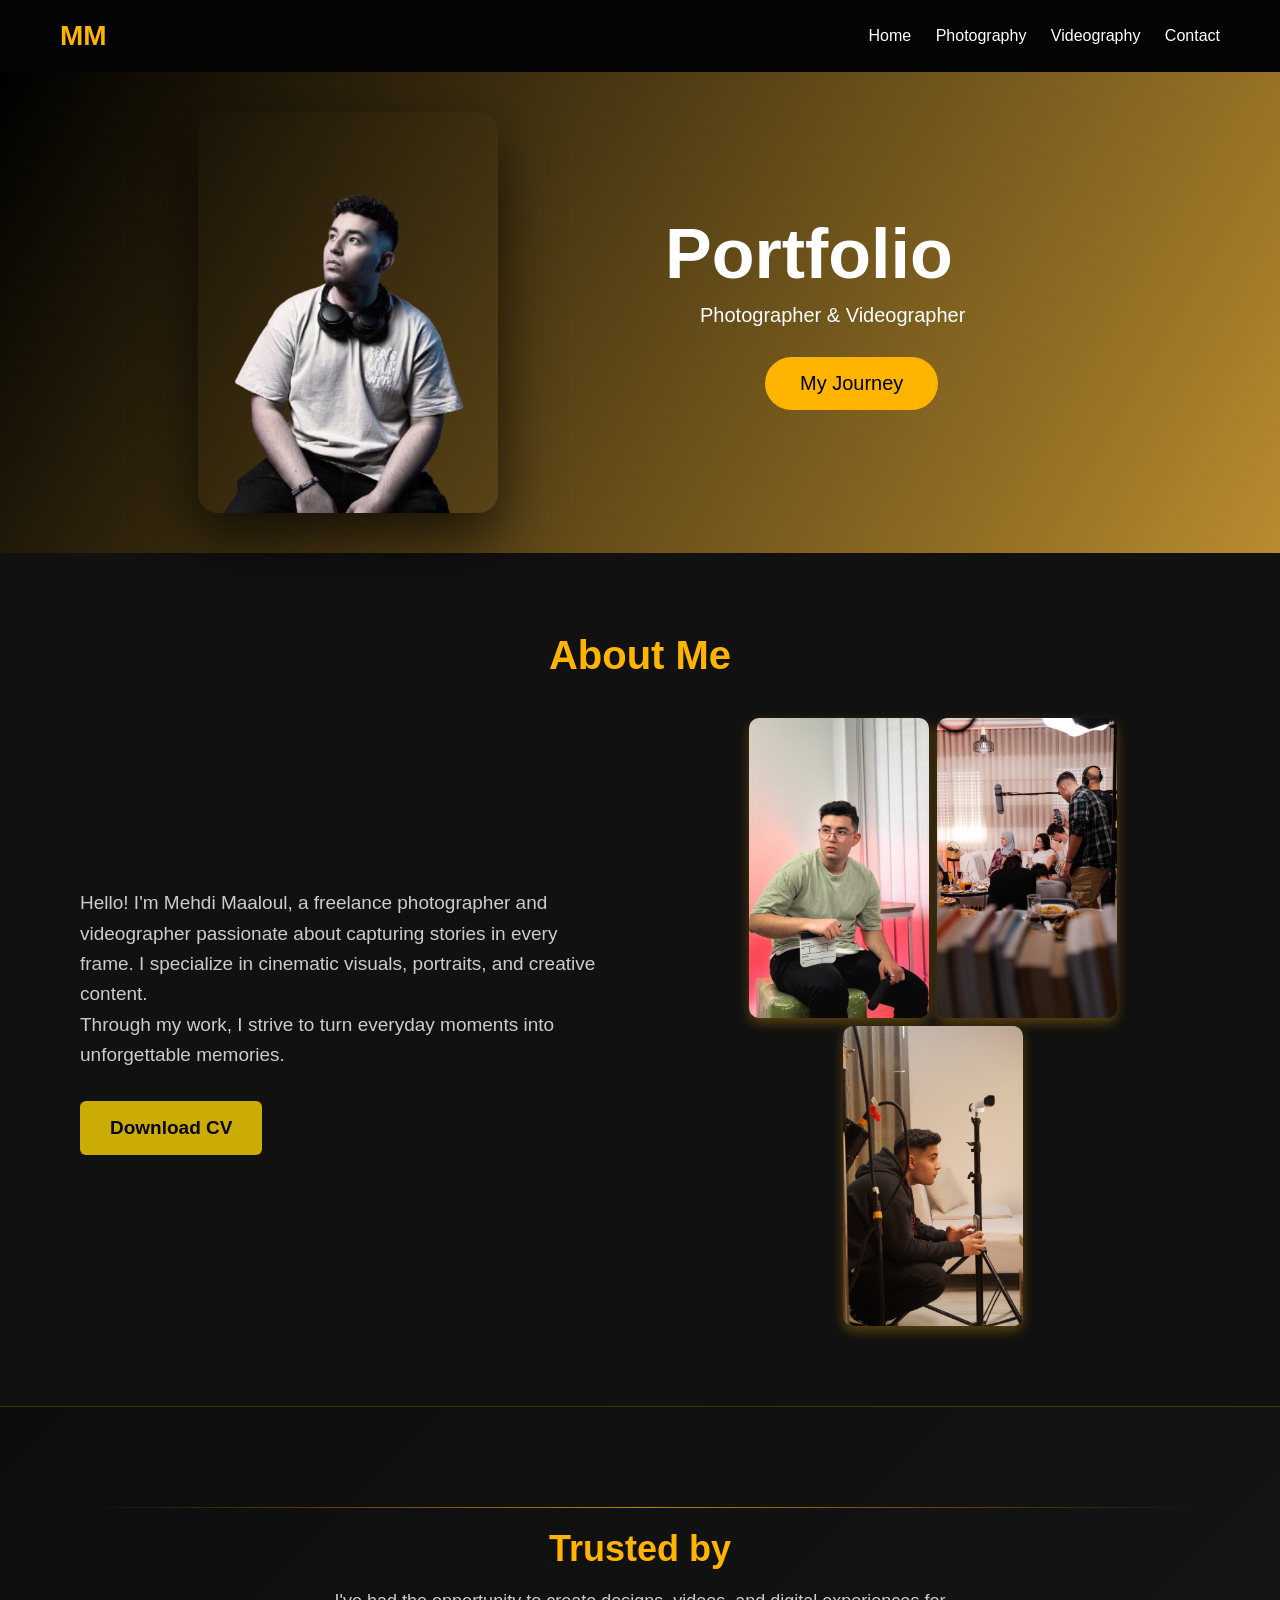
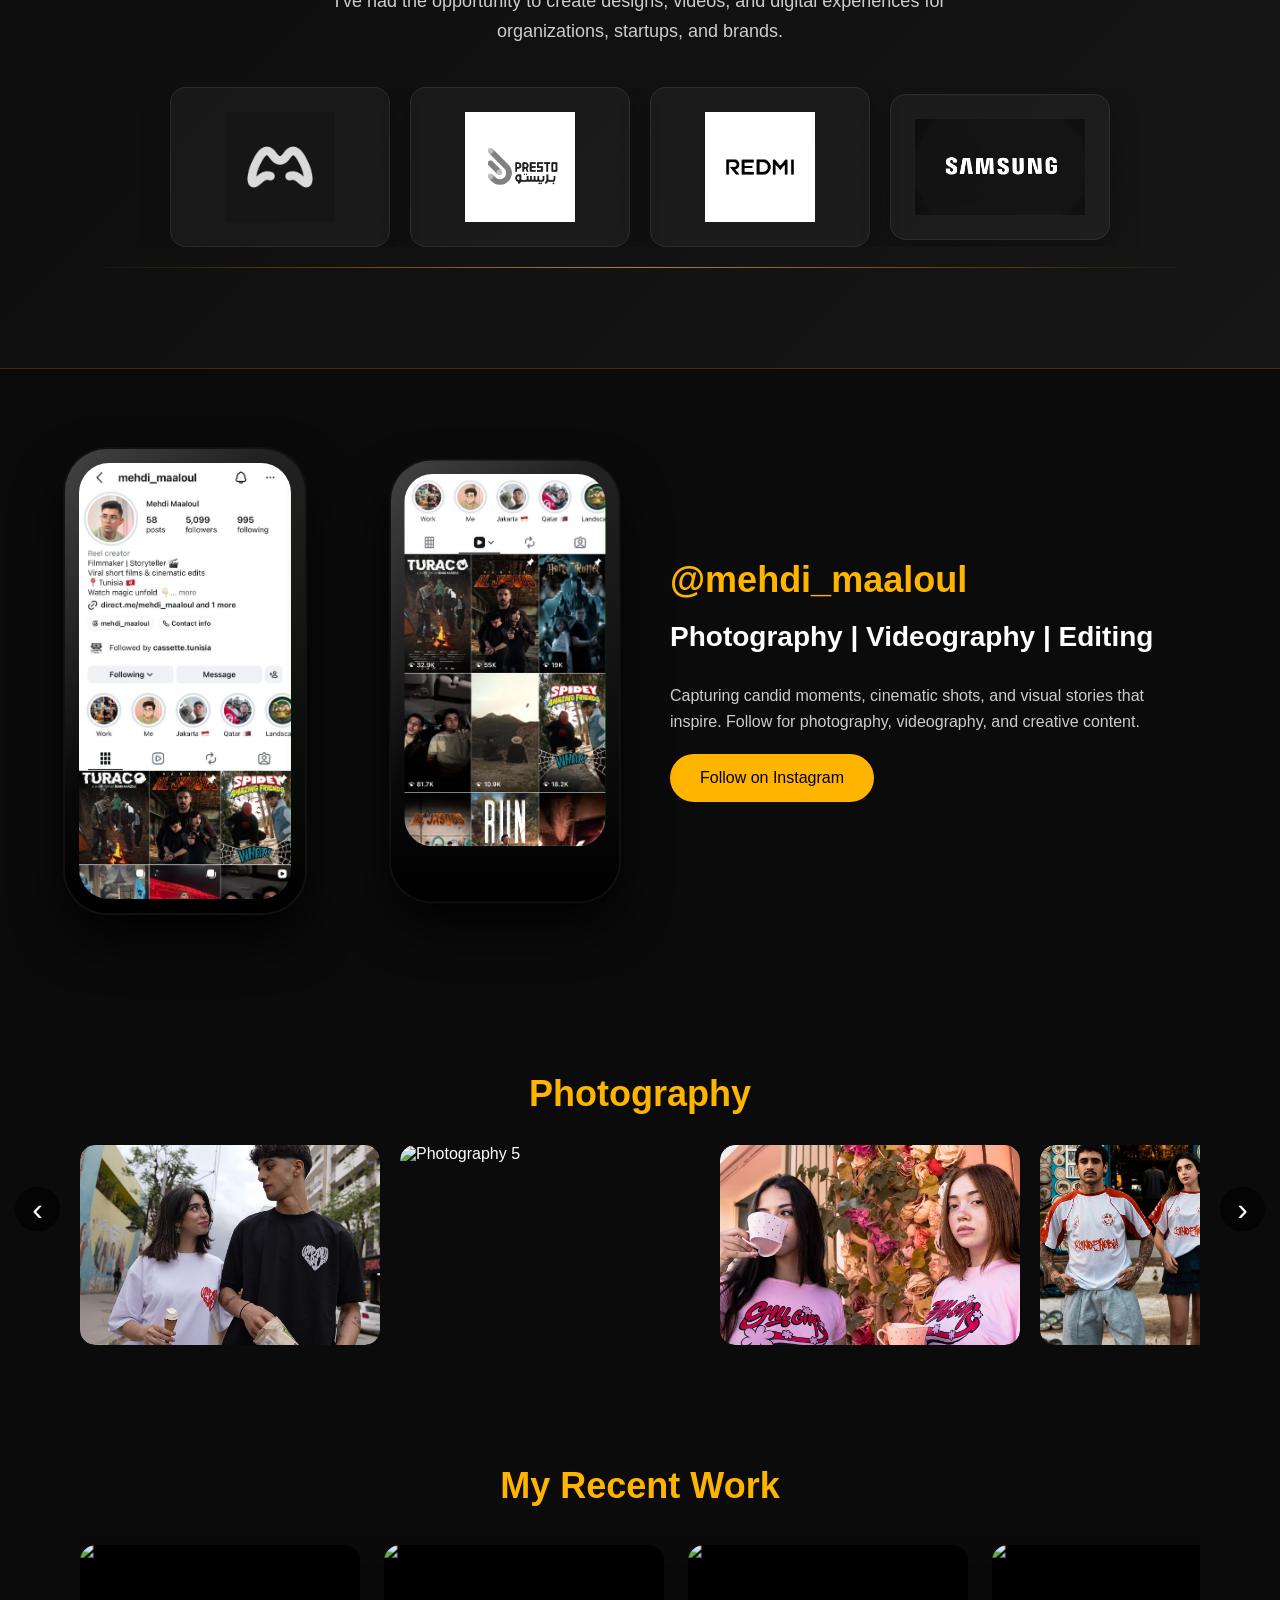
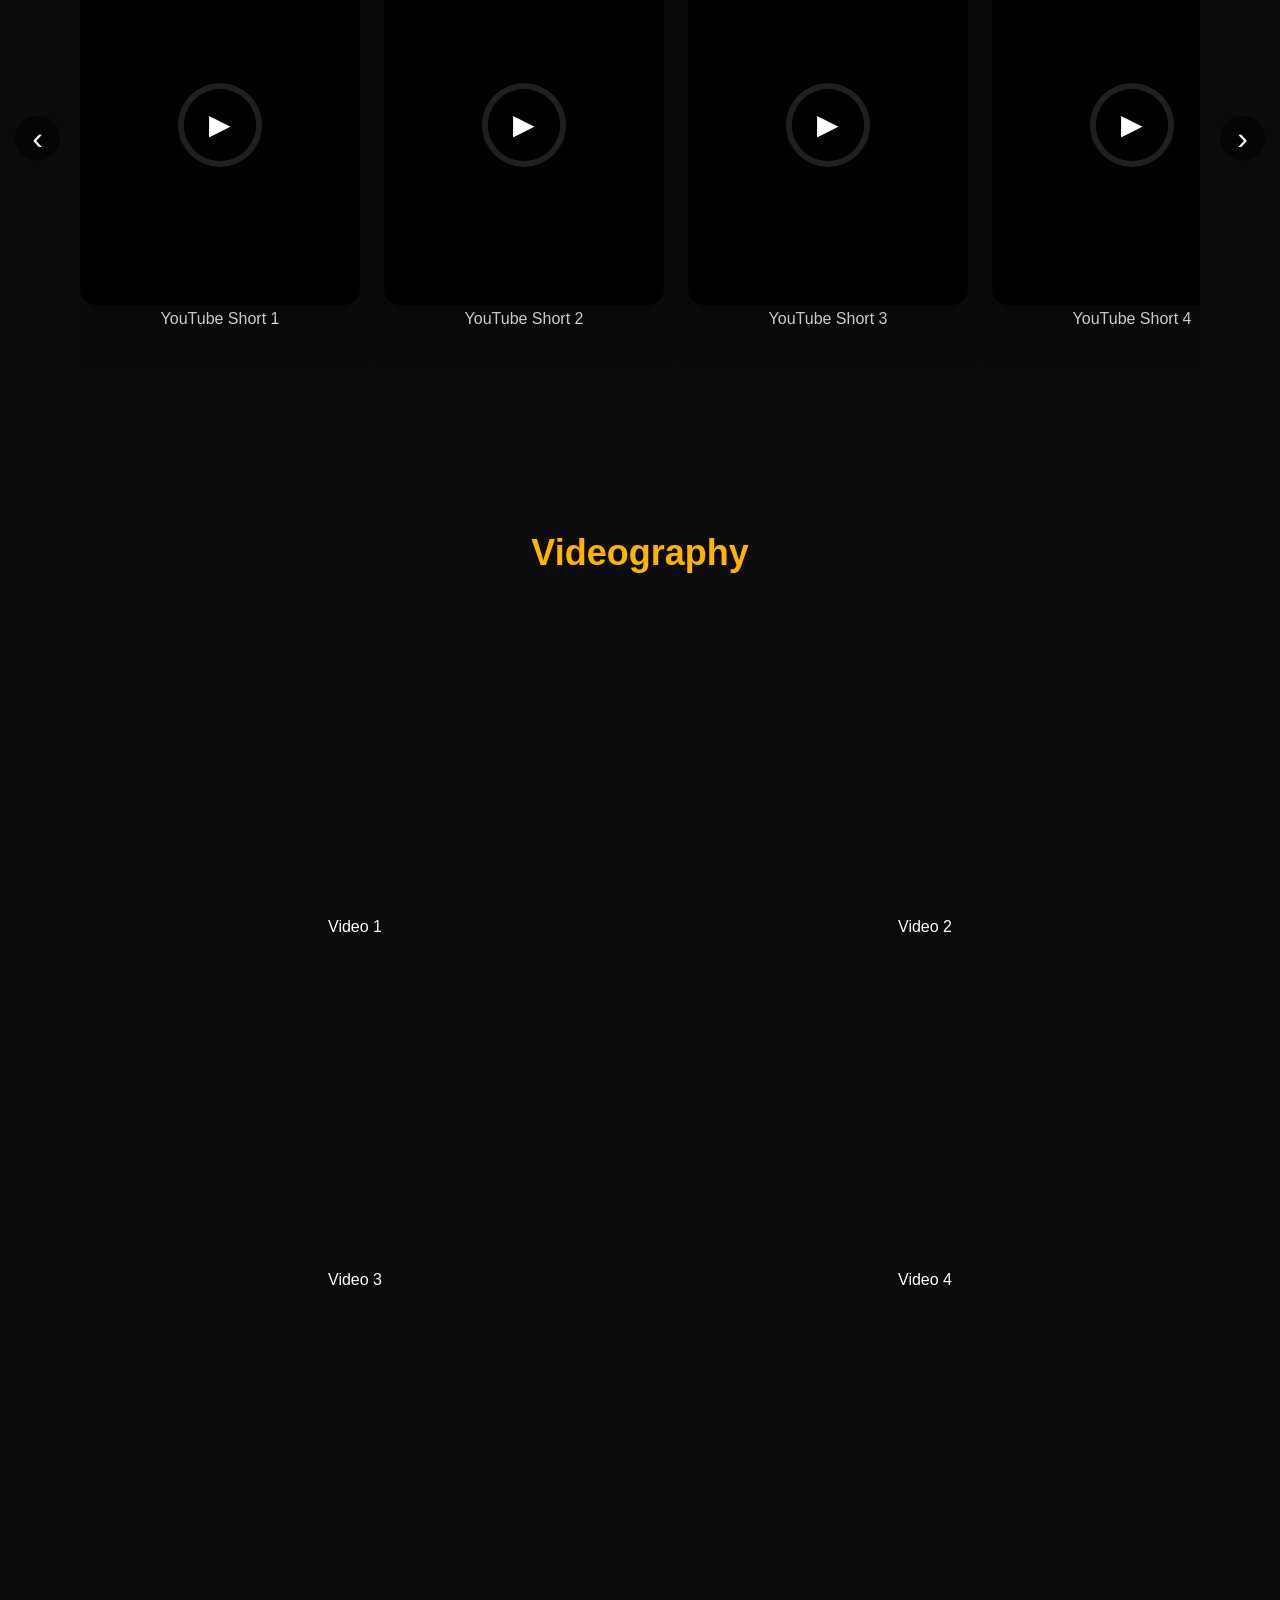
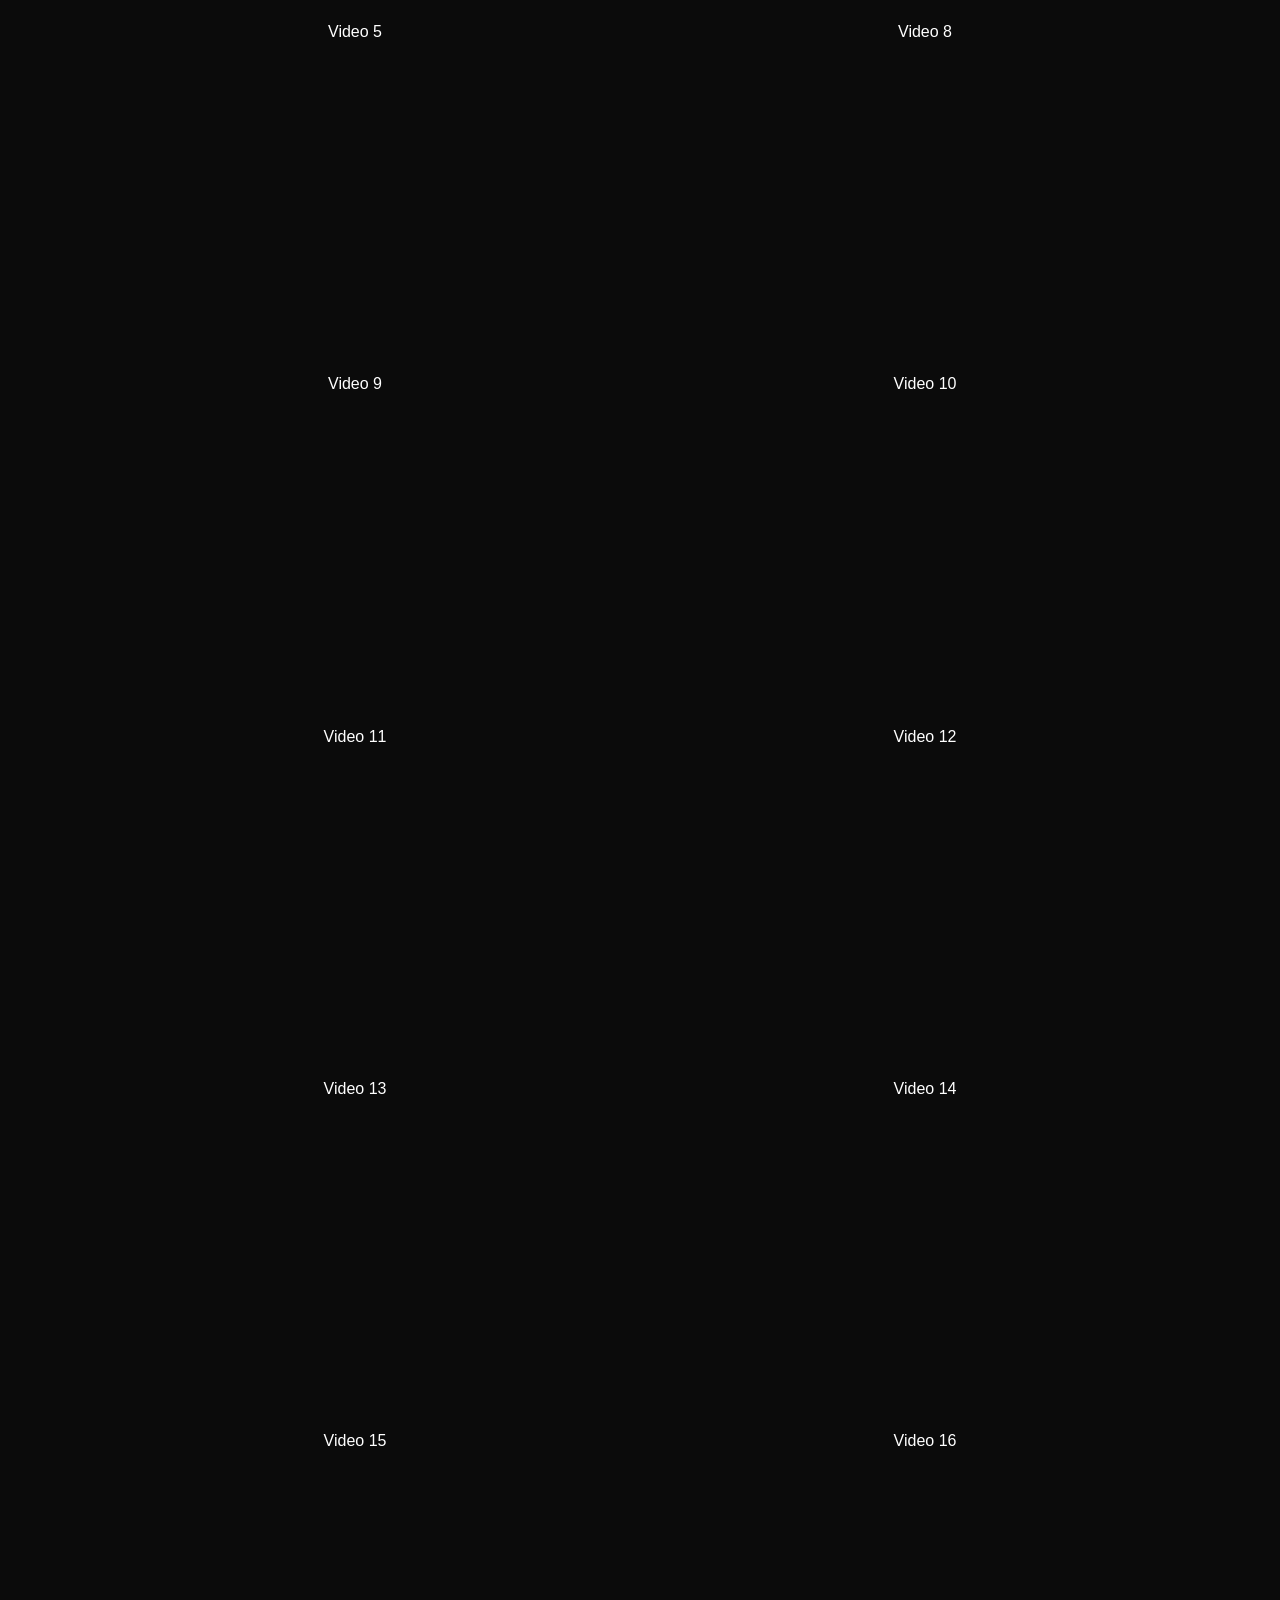
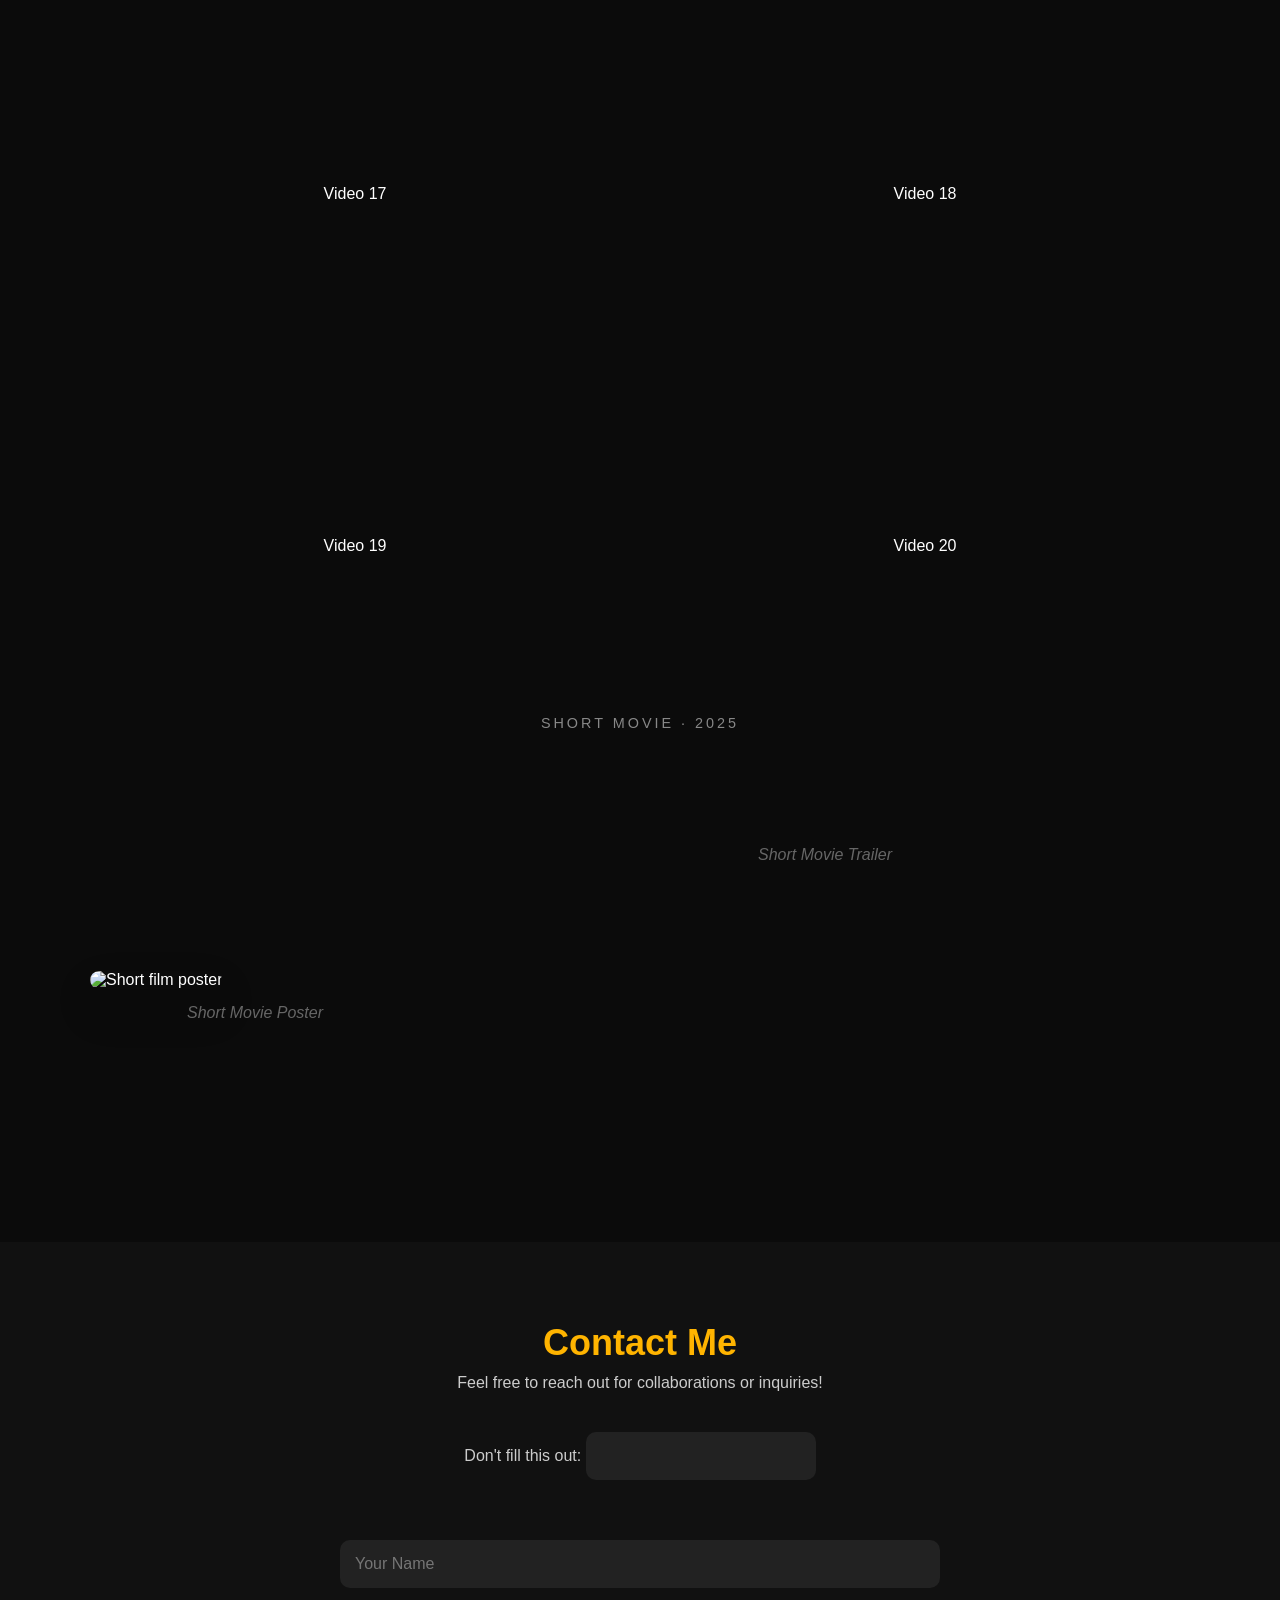
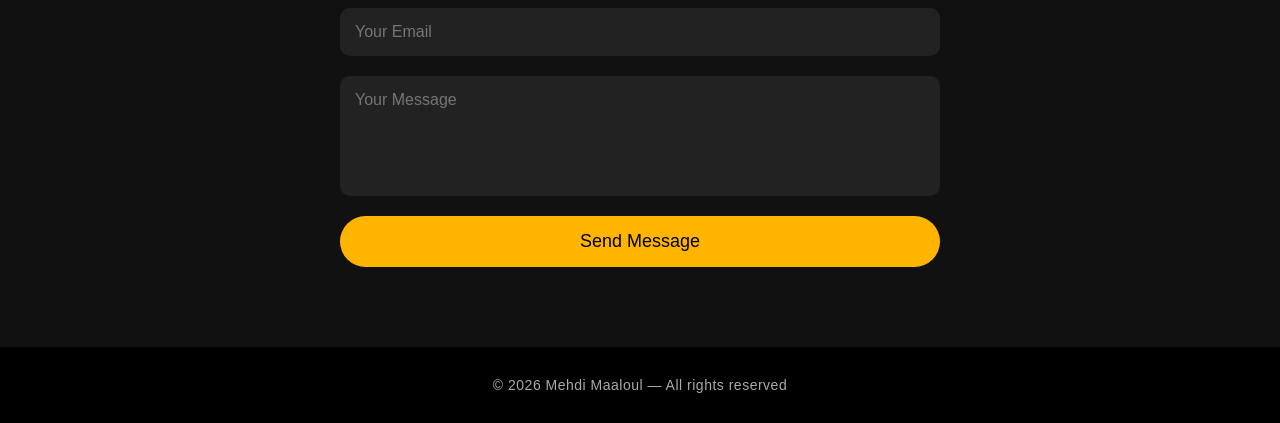
==== commit b35eac0e: "Update print statement from 'Hello' to 'Goodbye'" ====
--- a/index.html
+++ b/index.html
@@ -328,8 +328,9 @@
   <section class="contact" id="contact">
     <h2>Contact Me</h2>
     <p>Feel free to reach out for collaborations or inquiries!</p>
-    <form action="https://api.web3forms.com/submit" method="POST" id="contact-form" class="contact-form"> 
-      <input type="hidden" name="access_key" value="7033cd1a-485d-439c-9a6d-bdabbeeab54a">
+    <form name="contact" method="POST" action="/thank-you.html" data-netlify="true" data-netlify-honeypot="bot-field" id="contact-form" class="contact-form">
+      <input type="hidden" name="form-name" value="contact">
+      <p class="hidden"><label>Don't fill this out: <input name="bot-field"></label></p>
       <input type="text" name="name" placeholder="Your Name" required>
       <input type="email" name="email" placeholder="Your Email" required>
       <textarea name="message" rows="5" placeholder="Your Message" required></textarea>
@@ -419,16 +420,7 @@
   if (event.key === 'Escape') closeVideoModal();
 });
 
-const form = document.querySelector(".contact-form");
-form.addEventListener("submit", async (e) => {
-  e.preventDefault();
-  const formData = new FormData(form);
-  try {
-    const response = await fetch(form.action, { method: "POST", body: formData });
-    if (response.ok) { alert("Message sent successfully!"); form.reset(); }
-    else { alert("Failed to send message."); }
-  } catch (error) { alert("Network error. Try again."); }
-});
+  // Contact form now submits natively to Netlify forms (no JS POST interception)
 </script>
 
 </body>
@@ -440,3 +432,7 @@
 
 
 
+
+
+
+
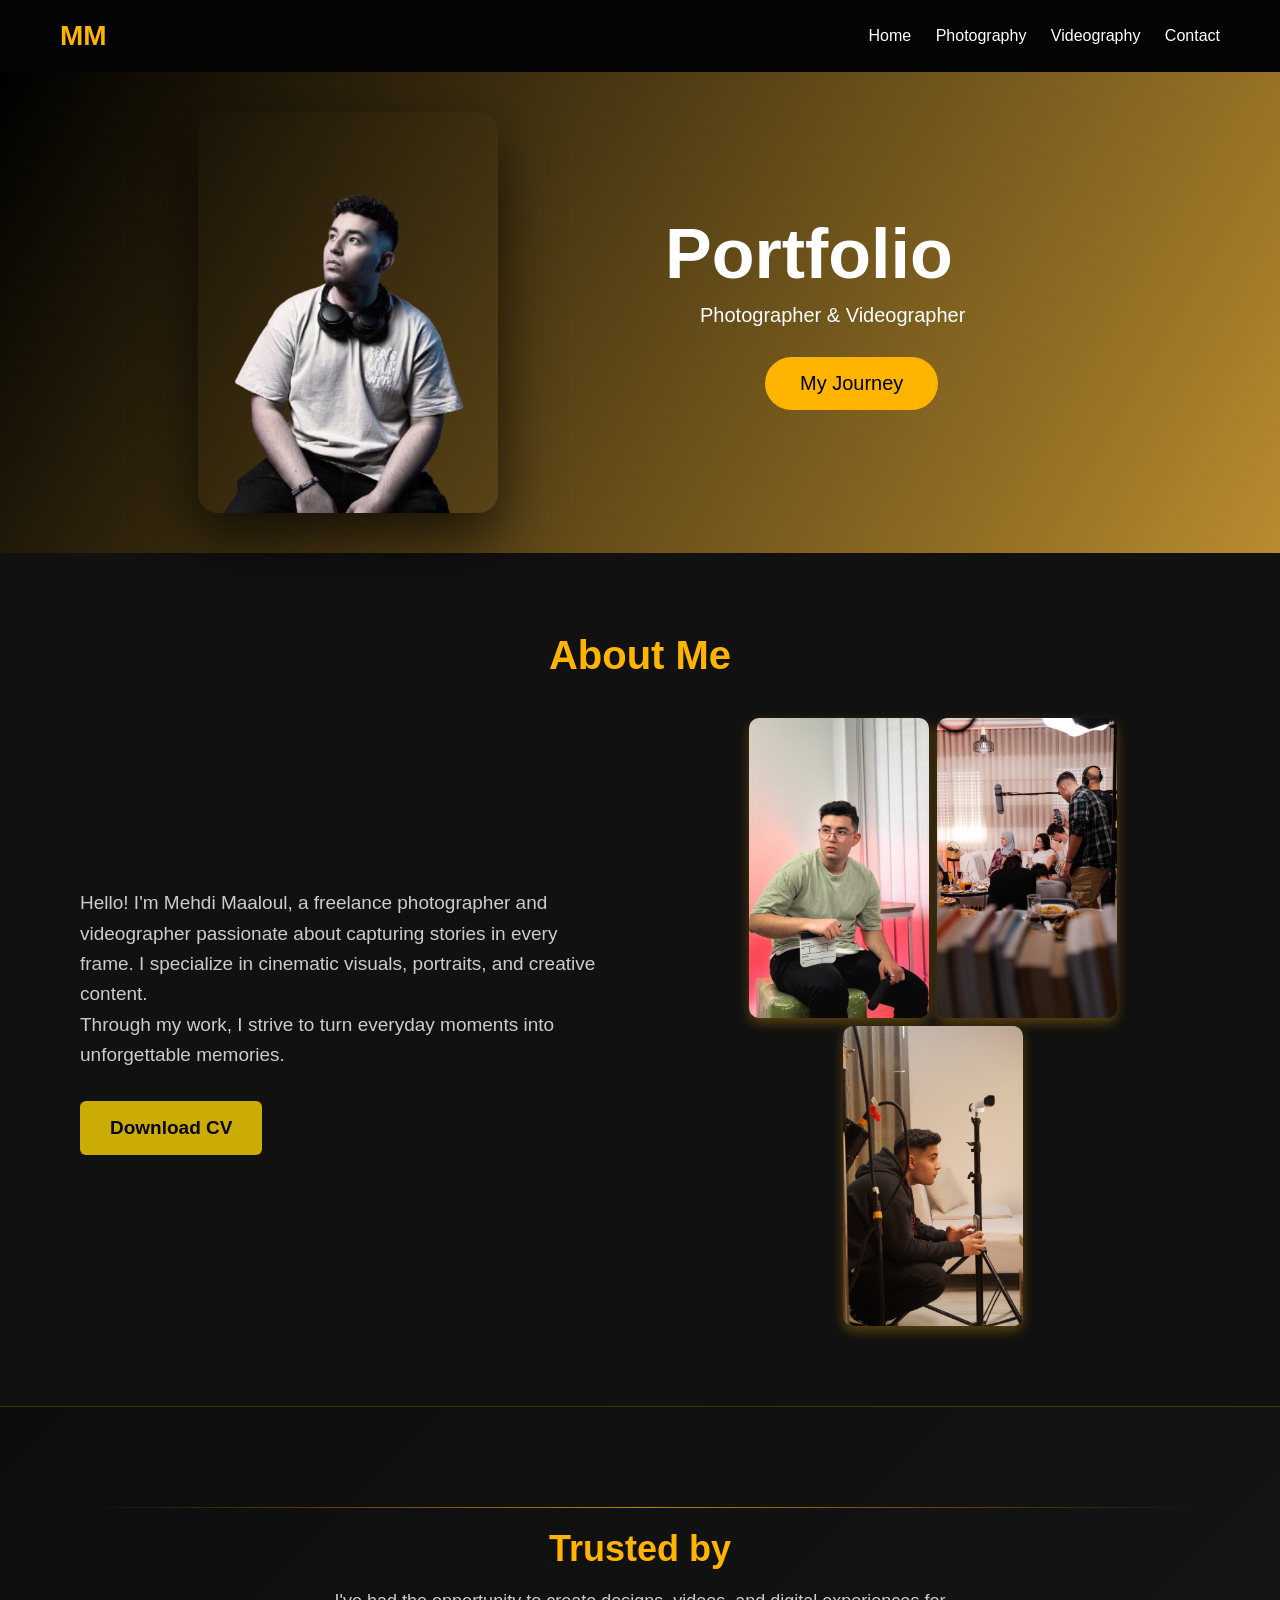
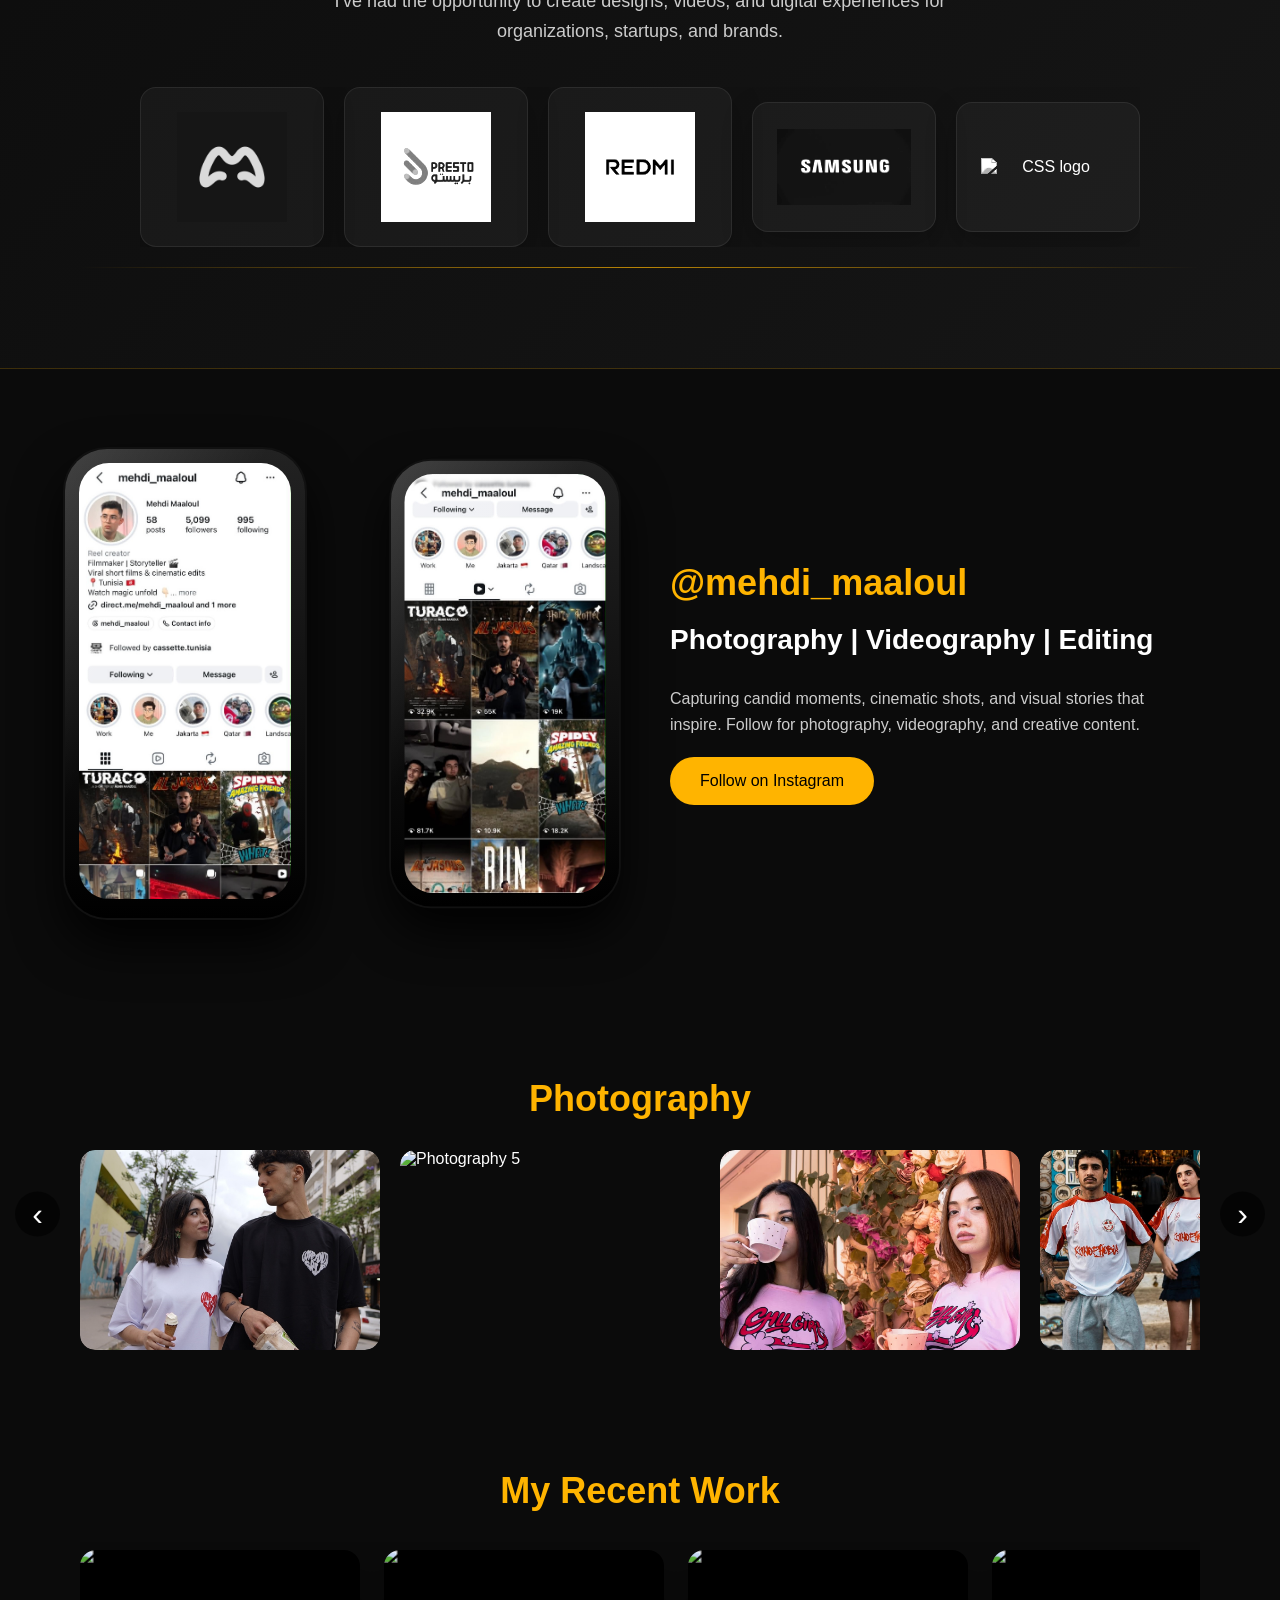
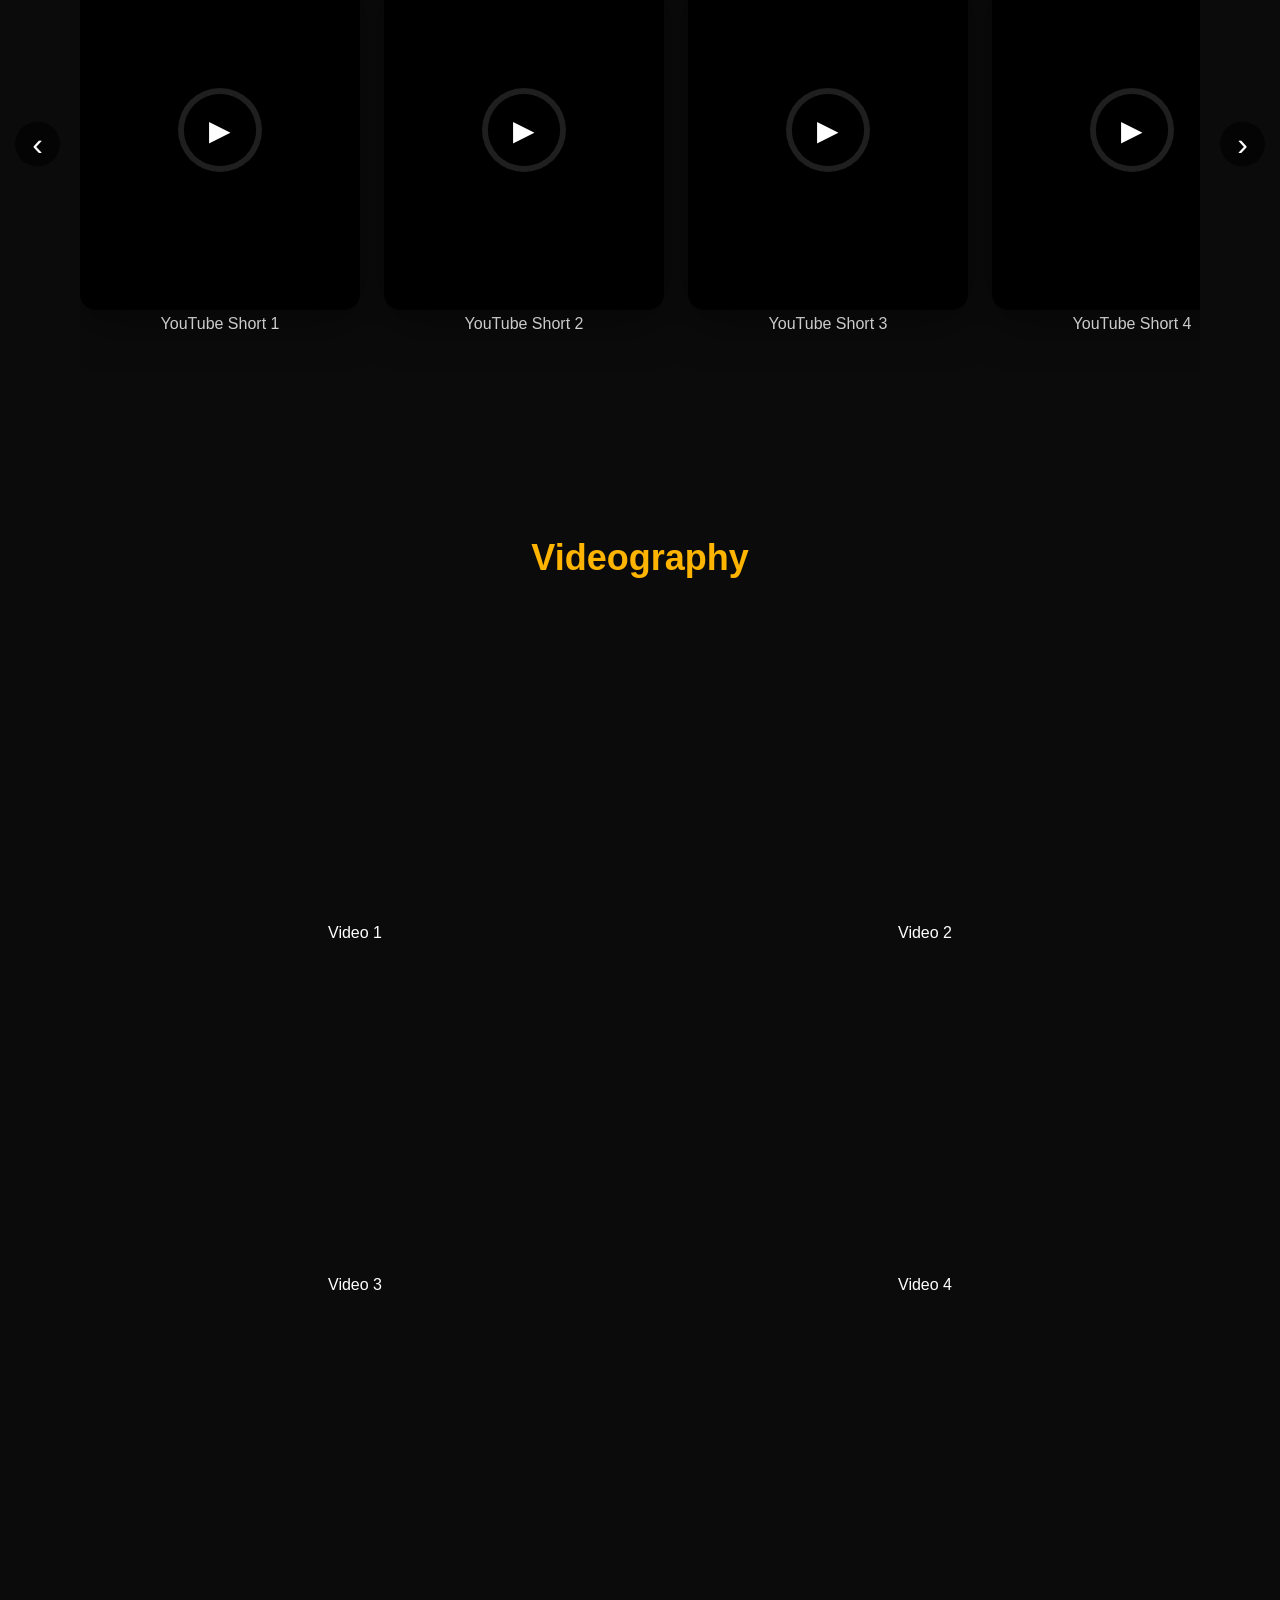
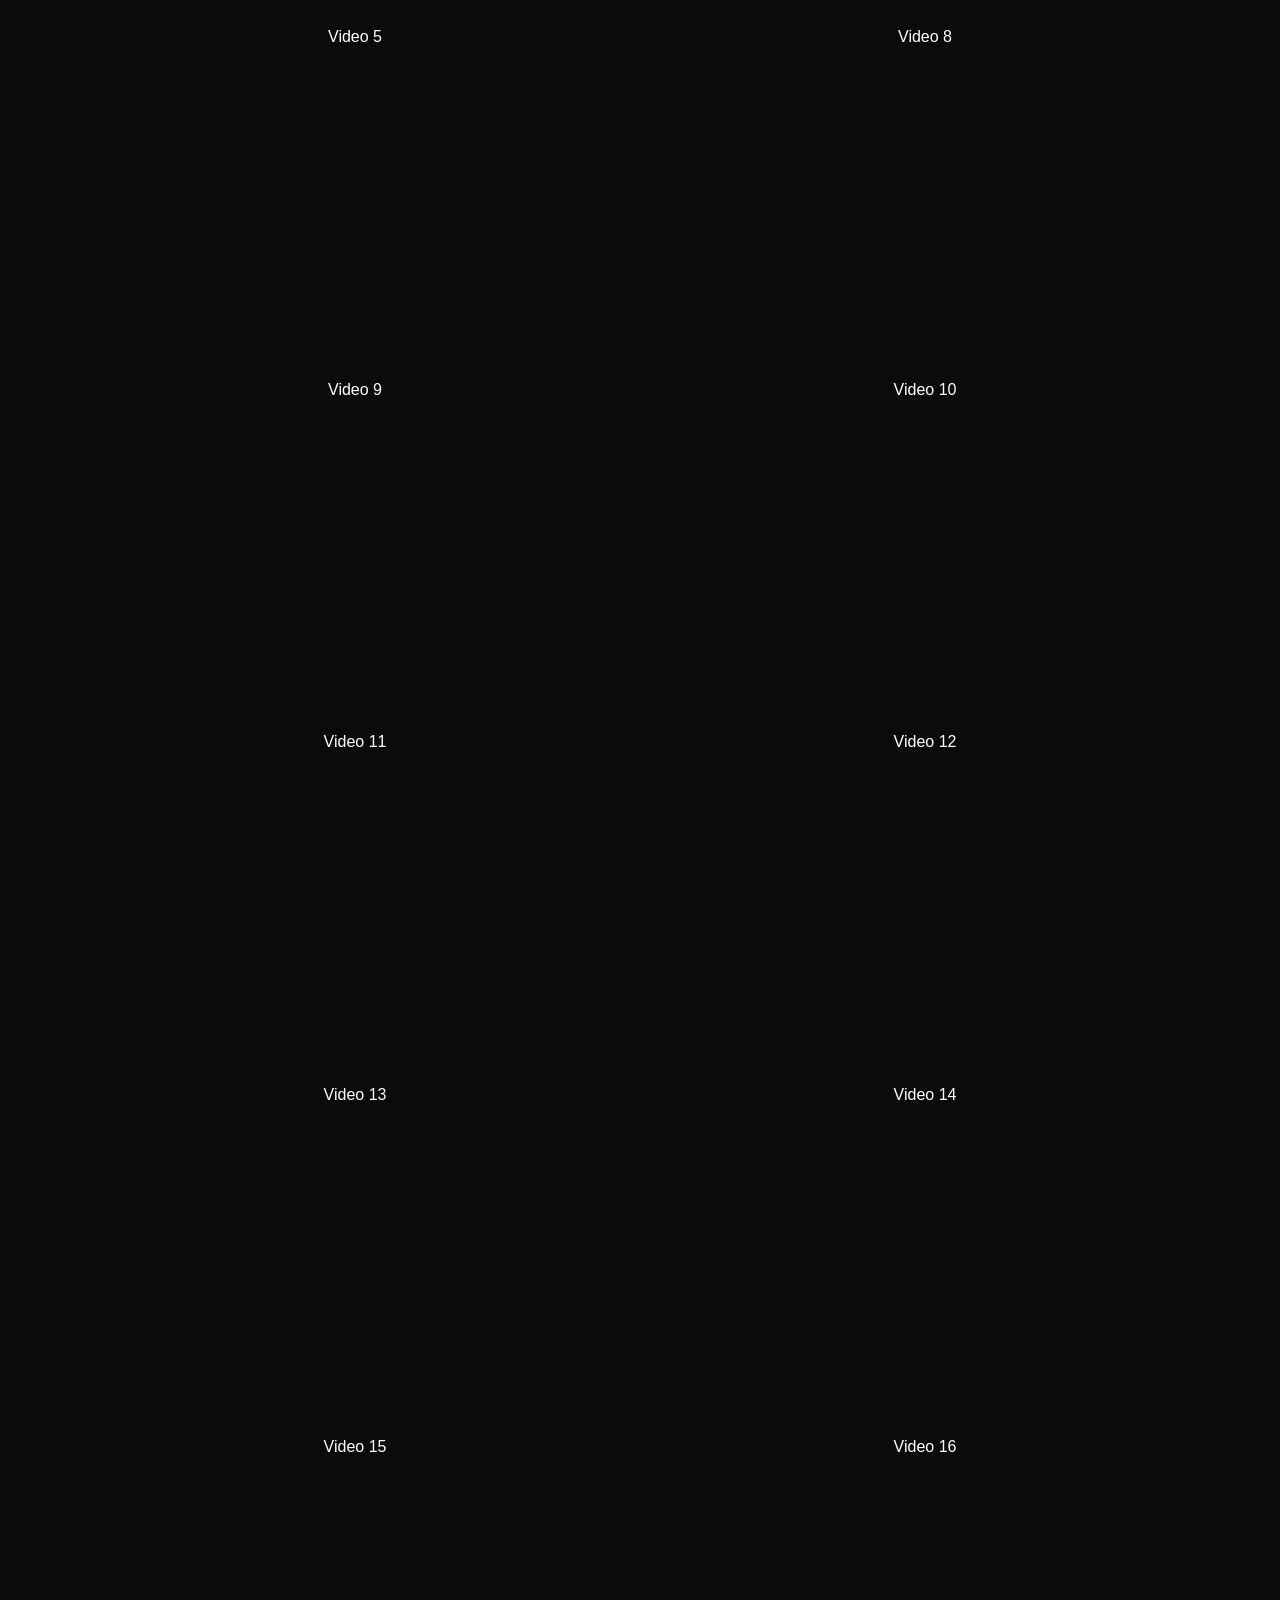
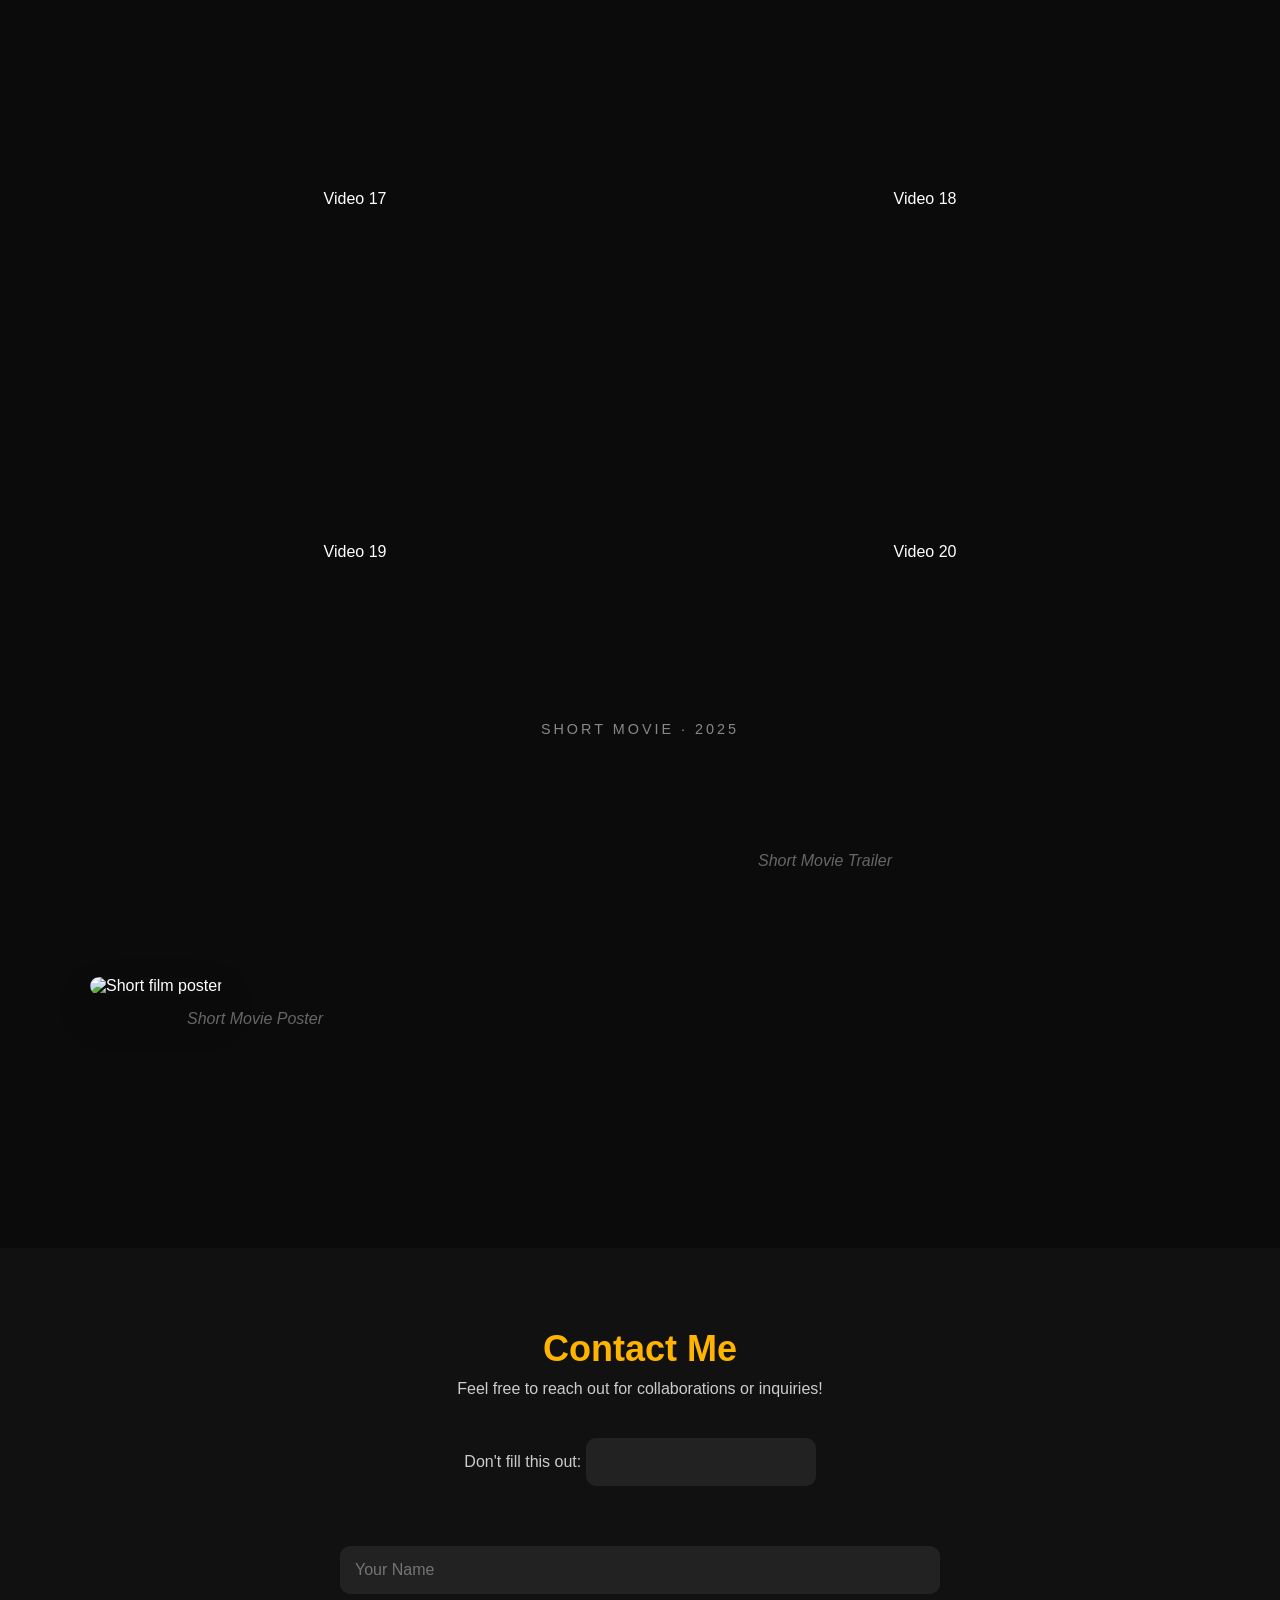
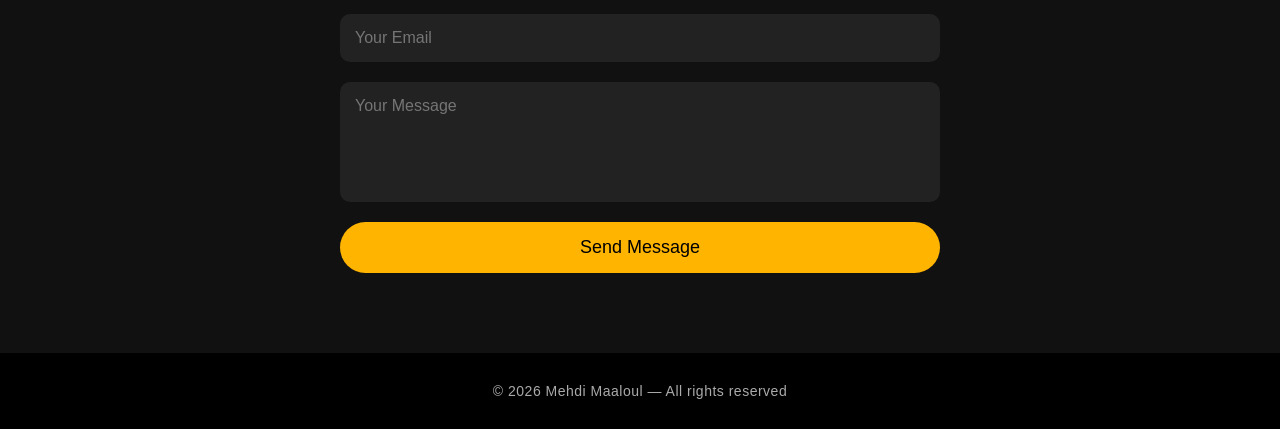
==== commit 7ac2bbbe: "Update index.html" ====
--- a/index.html
+++ b/index.html
@@ -39,7 +39,7 @@
       <div class="about-text">
         <p>Hello! I'm Mehdi Maaloul, a freelance photographer and videographer passionate about capturing stories in every frame. I specialize in cinematic visuals, portraits, and creative content.</p>
         <p>Through my work, I strive to turn everyday moments into unforgettable memories.</p>
-        <a href="Mehdi_Maaloul__CV.pdf" download class="btn-cv">Download CV</a>
+        <a href="Mehdi_Maaloul_cv.pdf" download class="btn-cv">Download CV</a>
       </div>
       <div class="about-photos">
         <img src="images/shoot1.jpg" alt="On Location 1">
@@ -65,6 +65,9 @@
       </div>
       <div class="trusted-logo">
         <img src="logos/samsung.jpg" alt="Samsung logo">
+      </div>
+      <div class="trusted-logo">
+        <img src="logos/CSS.png" alt="CSS logo" class="invert-logo">
       </div>
     </div>
     <div class="section-divider"></div>
@@ -436,3 +439,6 @@
 
 
 
+
+
+
